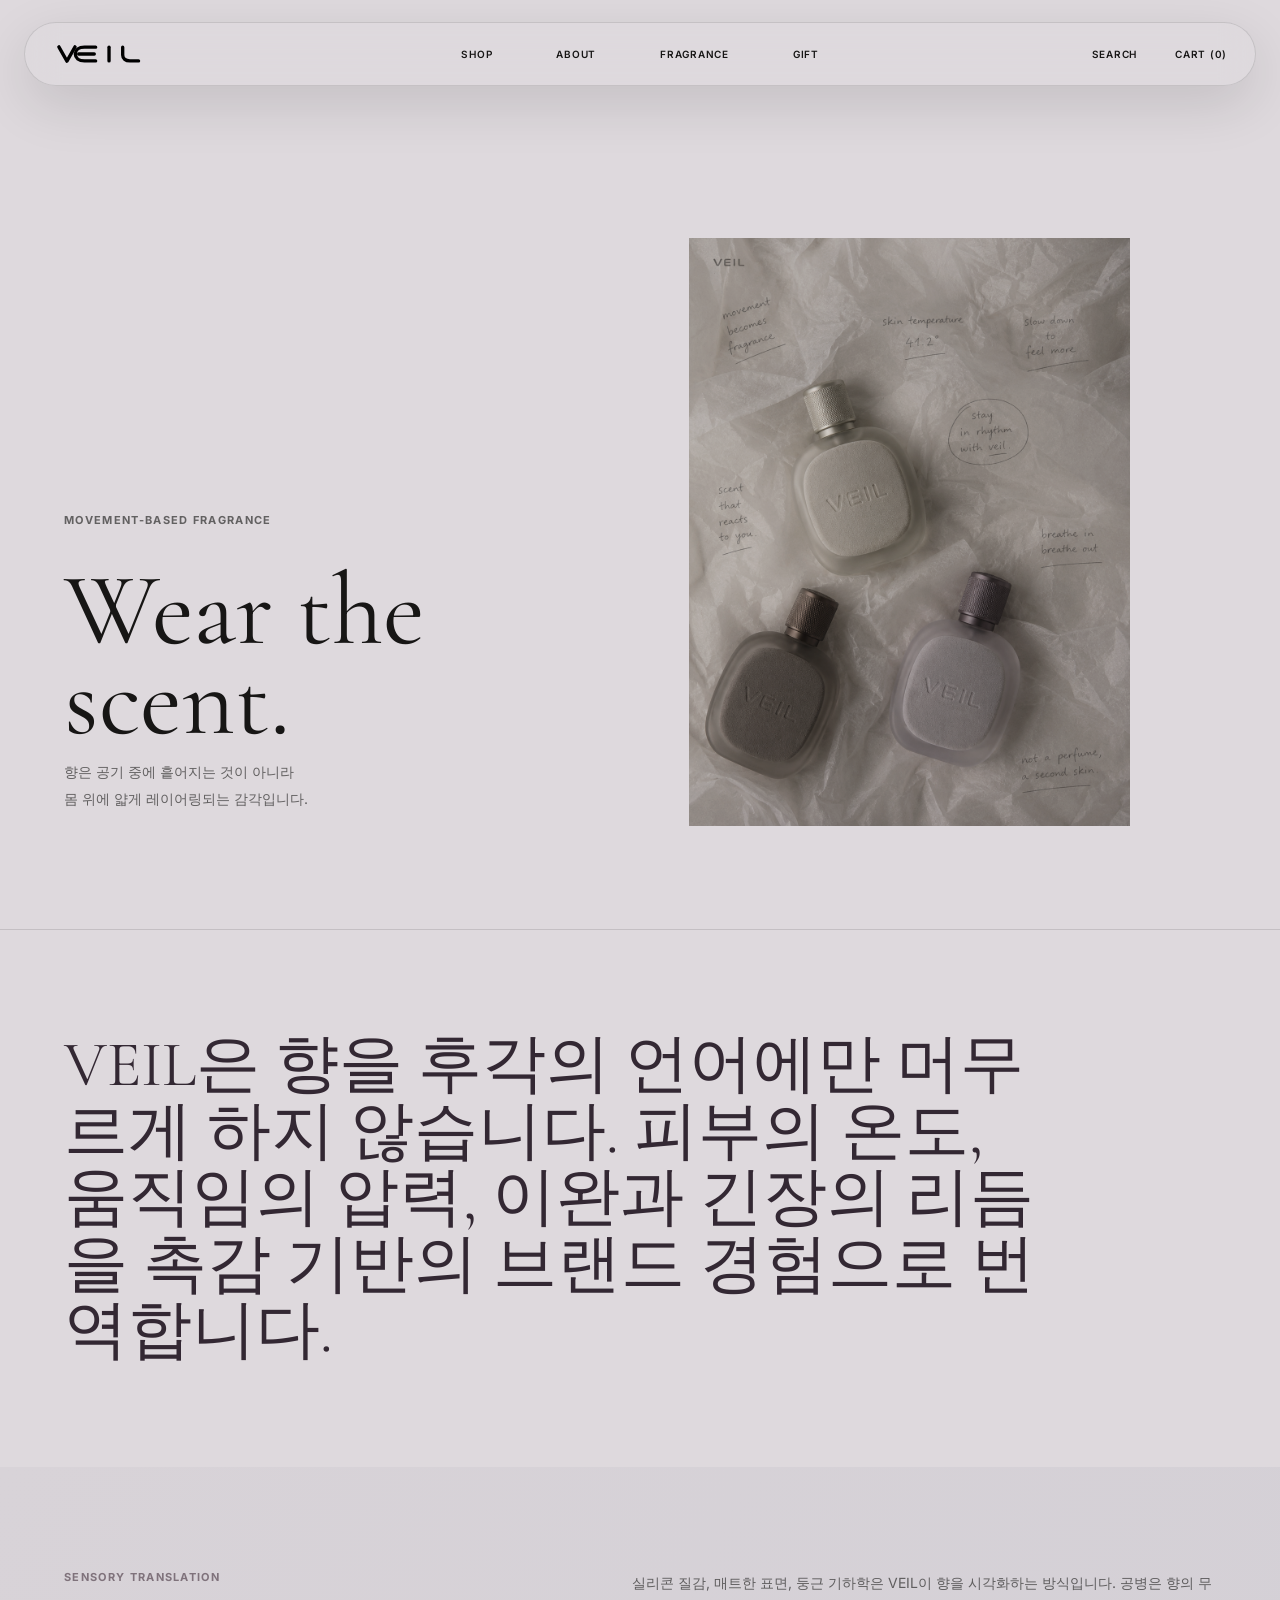
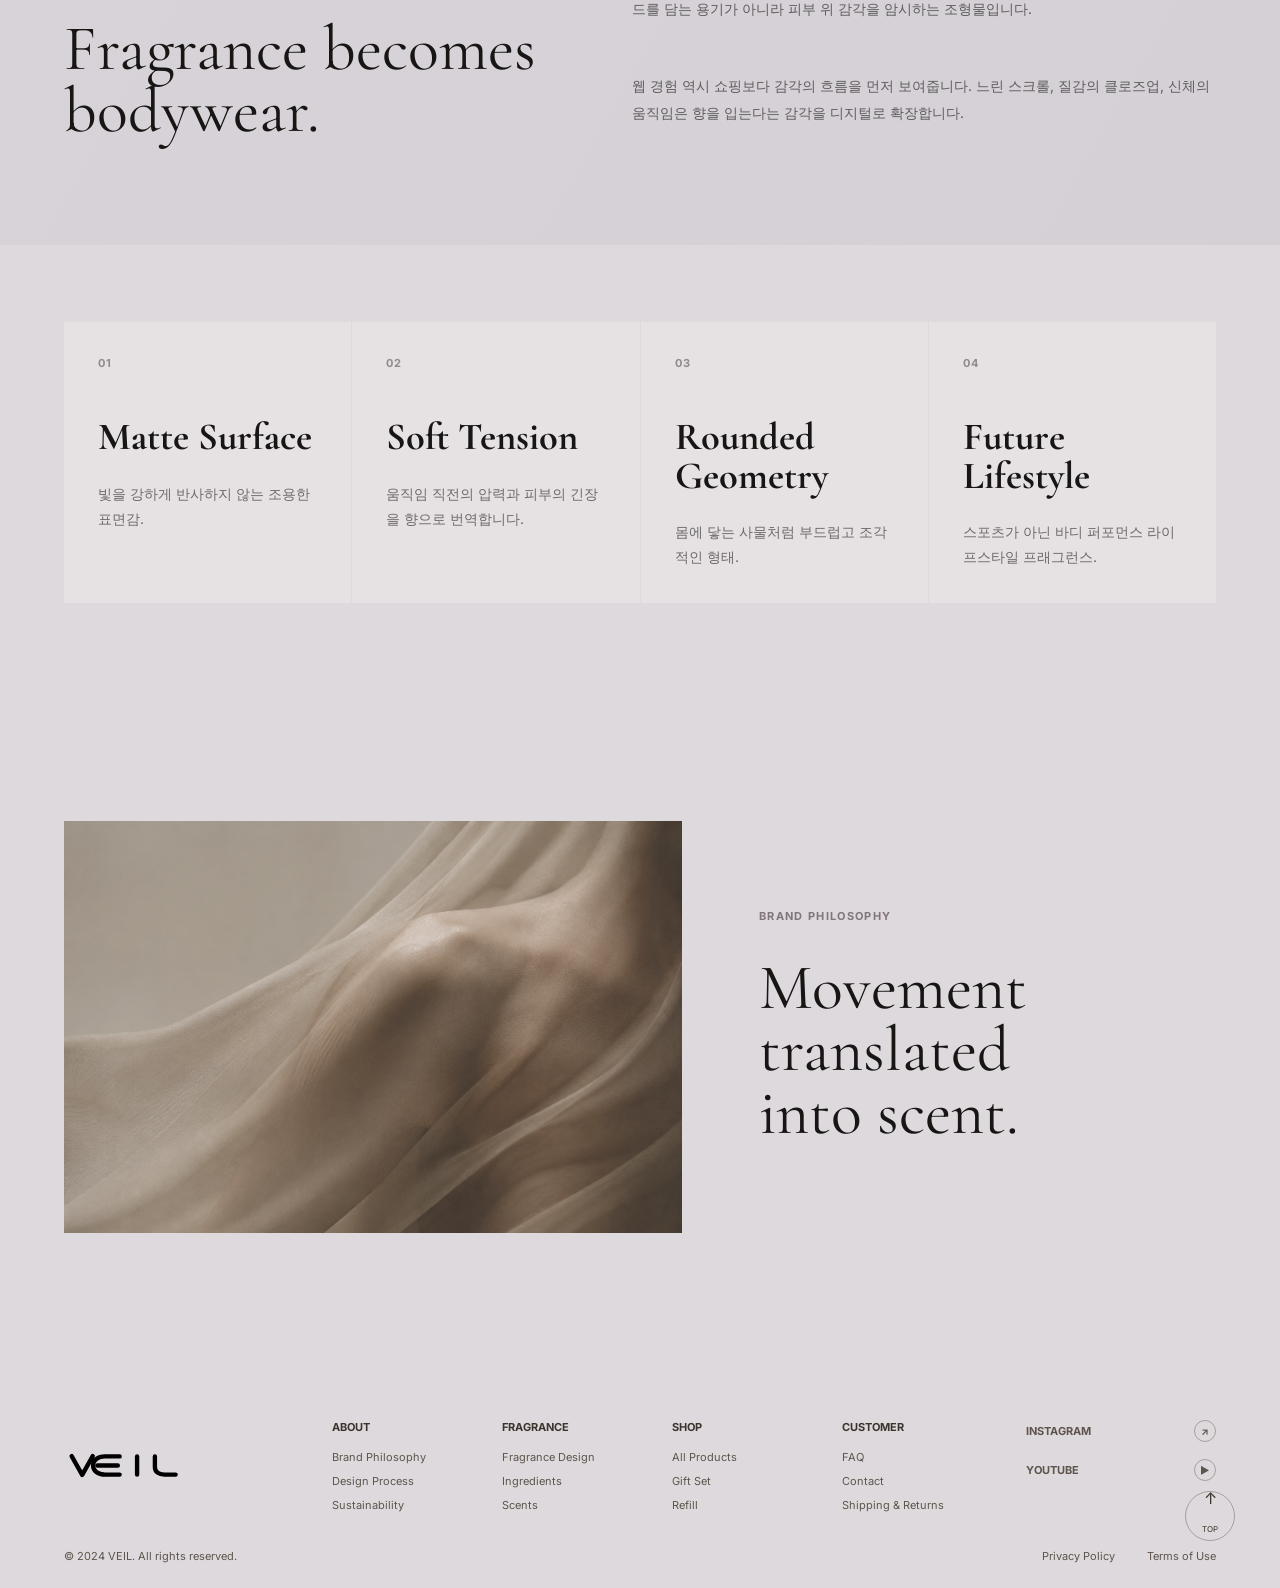
==== about.html @ 45646fd7 "Add VEIL shop and about pages" ====
<!doctype html>
<html lang="ko">
  <head>
    <meta charset="UTF-8" />
    <meta name="viewport" content="width=device-width, initial-scale=1.0" />
    <title>About | VEIL</title>
    <link rel="preconnect" href="https://fonts.googleapis.com" />
    <link rel="preconnect" href="https://fonts.gstatic.com" crossorigin />
    <link
      href="https://fonts.googleapis.com/css2?family=Cormorant+Garamond:wght@400;500&family=Inter:wght@400;500;600;700&display=swap"
      rel="stylesheet"
    />
    <link rel="stylesheet" href="./styles.css?v=shop-3scents" />
  </head>
  <body class="subpage">
    <header class="site-header subpage-header" aria-label="Primary">
      <a class="logo" href="./index.html" aria-label="VEIL home">
        <img src="./assets/veil-logo.svg" alt="VEIL" />
      </a>
      <nav class="main-nav" aria-label="Main navigation">
        <a href="./shop.html">Shop</a>
        <a href="./about.html">About</a>
        <a href="./index.html#fragrance">Fragrance</a>
        <a href="./shop.html#gifts">Gift</a>
      </nav>
      <nav class="utility-nav" aria-label="Account navigation">
        <a href="#">Search</a>
        <a href="#">Cart (0)</a>
      </nav>
    </header>

    <main>
      <section class="sub-hero reveal-section">
        <div class="sub-hero-copy">
          <p class="sub-kicker">Movement-based Fragrance</p>
          <h1>Wear the scent.</h1>
          <p>
            향은 공기 중에 흩어지는 것이 아니라<br />
            몸 위에 얇게 레이어링되는 감각입니다.
          </p>
        </div>
        <img src="./assets/collection-packaging.png" alt="" />
      </section>

      <section class="sub-statement reveal-section">
        <p>
          VEIL은 향을 후각의 언어에만 머무르게 하지 않습니다. 피부의 온도, 움직임의 압력,
          이완과 긴장의 리듬을 촉감 기반의 브랜드 경험으로 번역합니다.
        </p>
      </section>

      <section class="sub-split reveal-section">
        <div>
          <p class="sub-kicker">Sensory Translation</p>
          <h2>Fragrance becomes<br />bodywear.</h2>
        </div>
        <div class="sub-copy-grid">
          <p>
            실리콘 질감, 매트한 표면, 둥근 기하학은 VEIL이 향을 시각화하는 방식입니다.
            공병은 향의 무드를 담는 용기가 아니라 피부 위 감각을 암시하는 조형물입니다.
          </p>
          <p>
            웹 경험 역시 쇼핑보다 감각의 흐름을 먼저 보여줍니다. 느린 스크롤, 질감의
            클로즈업, 신체의 움직임은 향을 입는다는 감각을 디지털로 확장합니다.
          </p>
        </div>
      </section>

      <section class="material-board reveal-section">
        <article>
          <span>01</span>
          <h3>Matte Surface</h3>
          <p>빛을 강하게 반사하지 않는 조용한 표면감.</p>
        </article>
        <article>
          <span>02</span>
          <h3>Soft Tension</h3>
          <p>움직임 직전의 압력과 피부의 긴장을 향으로 번역합니다.</p>
        </article>
        <article>
          <span>03</span>
          <h3>Rounded Geometry</h3>
          <p>몸에 닿는 사물처럼 부드럽고 조각적인 형태.</p>
        </article>
        <article>
          <span>04</span>
          <h3>Future Lifestyle</h3>
          <p>스포츠가 아닌 바디 퍼포먼스 라이프스타일 프래그런스.</p>
        </article>
      </section>

      <section class="sub-image-band reveal-section">
        <img src="./assets/collection-fabric.png" alt="" />
        <div>
          <p class="sub-kicker">Brand Philosophy</p>
          <h2>Movement translated<br />into scent.</h2>
        </div>
      </section>
    </main>

    <footer class="site-footer">
      <div class="footer-brand"><img src="./assets/veil-logo.svg" alt="VEIL" /></div>
      <div class="footer-columns">
        <div>
          <h3>About</h3>
          <a href="./about.html">Brand Philosophy</a>
          <a href="./about.html">Design Process</a>
          <a href="./about.html">Sustainability</a>
        </div>
        <div>
          <h3>Fragrance</h3>
          <a href="./shop.html">Fragrance Design</a>
          <a href="./shop.html">Ingredients</a>
          <a href="./index.html#scents">Scents</a>
        </div>
        <div>
          <h3>Shop</h3>
          <a href="./shop.html">All Products</a>
          <a href="./shop.html#gifts">Gift Set</a>
          <a href="./shop.html">Refill</a>
        </div>
        <div>
          <h3>Customer</h3>
          <a href="#">FAQ</a>
          <a href="#">Contact</a>
          <a href="#">Shipping & Returns</a>
        </div>
      </div>
      <div class="social">
        <a href="#">Instagram <b aria-hidden="true">↗</b></a>
        <a href="#">Youtube <b aria-hidden="true">▶</b></a>
      </div>
      <div class="legal">
        <span>© 2024 VEIL. All rights reserved.</span>
        <a href="#">Privacy Policy</a>
        <a href="#">Terms of Use</a>
      </div>
      <a class="top-button" href="#" aria-label="Back to top">↑<span>Top</span></a>
    </footer>
    <script src="./script.js?v=shop-3scents"></script>
  </body>
</html>
---- styles.css ----
:root {
  --ink: #171615;
  --muted: #6b6662;
  --paper: #ded9dd;
  --paper-soft: #d8d3d8;
  --stone-mist: #d4d0d6;
  --cool-lilac: #d8d3d8;
  --taupe: #b4a392;
  --stone: #d6c9bb;
  --dark: #10100f;
  --smoky-plum: #4a3744;
  --smoky-plum-deep: #2d222d;
  --line: rgba(47, 41, 35, 0.18);
}

* {
  box-sizing: border-box;
}

html {
  scroll-behavior: smooth;
}

body {
  margin: 0;
  color: var(--ink);
  background: var(--paper);
  font-family: Inter, "Helvetica Neue", Helvetica, Arial, "Apple SD Gothic Neo", "Noto Sans KR", sans-serif;
  font-size: 14px;
  letter-spacing: 0;
}

a {
  color: inherit;
  text-decoration: none;
}

img {
  display: block;
  max-width: 100%;
}

.site-header {
  position: absolute;
  inset: 22px 24px auto;
  z-index: 5;
  display: grid;
  grid-template-columns: 1fr auto 1fr;
  align-items: center;
  min-height: 64px;
  padding: 0 28px;
  color: #fffaf2;
  border: 1px solid rgba(255, 250, 242, 0.16);
  border-radius: 999px;
  background: rgba(15, 14, 13, 0.18);
  box-shadow: 0 18px 55px rgba(0, 0, 0, 0.12);
  backdrop-filter: blur(16px);
  text-transform: uppercase;
  font-size: 10px;
  font-weight: 600;
  letter-spacing: 0.075em;
}

.logo,
.footer-brand {
  display: inline-flex;
  align-items: center;
}

.logo img {
  width: 92px;
  height: auto;
}

.footer-brand img {
  width: 120px;
  height: auto;
  filter: invert(1) brightness(0.24);
}

.main-nav,
.utility-nav {
  display: flex;
  align-items: center;
  gap: clamp(34px, 5vw, 72px);
}

.utility-nav {
  justify-self: end;
  gap: 38px;
}

.hero {
  position: relative;
  height: clamp(680px, 61.6vw, 945px);
  overflow: hidden;
  background: #5b4e42;
}

.hero-image,
.hero-shade {
  position: absolute;
  inset: 0;
  width: 100%;
  height: 100%;
}

.hero-image {
  object-fit: cover;
  object-position: center;
}

.hero-shade {
  background:
    linear-gradient(90deg, rgba(26, 21, 17, 0.34), rgba(26, 21, 17, 0.02) 50%, rgba(26, 21, 17, 0.15)),
    linear-gradient(180deg, rgba(24, 19, 15, 0.13), rgba(24, 19, 15, 0) 38%, rgba(24, 19, 15, 0.08));
}

.hero-copy {
  position: absolute;
  left: clamp(38px, 6vw, 112px);
  top: 38%;
  width: min(560px, 43vw);
  color: #fffaf2;
}

h1,
h2 {
  margin: 0;
  font-family: "Cormorant Garamond", Georgia, serif;
  font-weight: 400;
  letter-spacing: 0;
}

h1 {
  font-size: clamp(38px, 3.6vw, 56px);
  line-height: 1.08;
}

.hero-copy p,
.section-copy p,
.newsletter p {
  margin: 38px 0 46px;
  line-height: 1.9;
}

.hero-copy p {
  color: rgba(255, 250, 242, 0.68);
  font-size: 14px;
  font-weight: 400;
  letter-spacing: 0.01em;
}

.text-link {
  display: inline-flex;
  align-items: center;
  gap: 18px;
  min-width: 0;
  height: auto;
  padding: 0;
  color: inherit;
  background: transparent;
  text-transform: uppercase;
  font-size: 11px;
  font-weight: 700;
  letter-spacing: 0.06em;
  transition:
    transform 280ms ease,
    color 280ms ease,
    opacity 280ms ease;
}

.text-link:hover,
.text-link:focus-visible {
  transform: translateX(2px);
  color: var(--smoky-plum-deep);
}

.text-link span {
  display: block;
  width: 42px;
  height: 1px;
  background: currentColor;
  opacity: 0.46;
}

.text-link b {
  display: inline-grid;
  place-items: center;
  width: 21px;
  height: 21px;
  min-width: 21px;
  border: 1px solid currentColor;
  border-radius: 999px;
  font-size: 11px;
  font-weight: 500;
  line-height: 0;
  padding: 0 0 1px;
}

.light {
  color: #fffaf2;
}

.compact span {
  display: block;
  width: 28px;
}

.scroll-cue {
  position: absolute;
  right: 62px;
  bottom: 46px;
  display: grid;
  justify-items: center;
  gap: 12px;
  color: rgba(255, 250, 242, 0.78);
  text-transform: uppercase;
  font-size: 8px;
  font-weight: 800;
}

.scroll-cue i {
  width: 1px;
  height: 62px;
  background: rgba(255, 250, 242, 0.58);
}

.news-bar {
  max-width: 1500px;
  min-height: 96px;
  display: grid;
  grid-template-columns: 1fr auto;
  align-items: center;
  gap: 28px;
  margin: 0 auto;
  padding: 0 clamp(34px, 5vw, 78px);
  background: rgba(222, 217, 221, 0.82);
  border-bottom: 1px solid var(--line);
  text-transform: none;
}

.news-labels {
  display: flex;
  gap: 28px;
  text-transform: uppercase;
  font-size: 11px;
  font-weight: 600;
  letter-spacing: 0.12em;
  color: rgba(23, 22, 21, 0.64);
}

.news-bar .text-link {
  justify-self: end;
}

.split-section {
  position: relative;
  display: grid;
  grid-template-columns: 35% 65%;
  max-width: 1500px;
  min-height: 600px;
  margin: clamp(56px, 6.5vw, 108px) auto;
  overflow: hidden;
  background: var(--paper);
}

.split-section .section-copy {
  z-index: 2;
  padding: clamp(96px, 9vw, 152px) clamp(40px, 6vw, 106px);
}

.split-section h2 {
  font-size: clamp(42px, 4.2vw, 64px);
  line-height: 1.03;
}

.section-copy p {
  color: rgba(23, 22, 21, 0.62);
  font-size: 14px;
  line-height: 1.95;
}

.split-section > img {
  width: 100%;
  height: 100%;
  min-height: 600px;
  object-fit: cover;
}

.intro > img {
  object-position: center;
  filter: saturate(0.72) contrast(0.92) brightness(0.98);
}

.intro {
  background:
    linear-gradient(110deg, #ded9dd 0%, #d8d3d8 48%, #d4d0d6 100%);
  color: #483742;
}

.intro::before {
  content: "";
  position: absolute;
  inset: 0 auto 0 0;
  width: 35%;
  pointer-events: none;
  background:
    linear-gradient(180deg, rgba(72, 55, 66, 0.035), rgba(72, 55, 66, 0)),
    radial-gradient(circle at 18% 20%, rgba(72, 55, 66, 0.07), rgba(72, 55, 66, 0) 46%);
}

.intro .section-copy {
  color: #483742;
}

.intro .section-copy p {
  color: rgba(72, 55, 66, 0.62);
}

.intro .text-link {
  color: #483742;
}

.collection-kicker {
  display: flex;
  align-items: center;
  gap: 0;
  margin-bottom: 42px;
  color: rgba(72, 55, 66, 0.62);
  text-transform: uppercase;
  font-size: 11px;
  font-weight: 700;
  letter-spacing: 0.12em;
}

.collection-kicker i {
  width: 46px;
  height: 1px;
  background: currentColor;
  opacity: 0.38;
}

.collection-kicker + h2::after {
  content: "";
  display: block;
  width: 86px;
  height: 2px;
  margin-top: 30px;
  background: #483742;
  opacity: 0.26;
}

.products {
  position: relative;
  max-width: none;
  margin: 0;
  padding: 0;
  overflow: hidden;
  background:
    radial-gradient(circle at 15% 18%, rgba(133, 105, 126, 0.36), rgba(133, 105, 126, 0) 34%),
    radial-gradient(circle at 78% 58%, rgba(233, 227, 222, 0.42), rgba(233, 227, 222, 0) 36%),
    linear-gradient(135deg, rgba(45, 34, 45, 0.96) 0%, rgba(74, 55, 68, 0.82) 48%, rgba(214, 209, 210, 0.78) 100%);
}

.product-track {
  display: flex;
  overflow-x: auto;
  scroll-snap-type: x mandatory;
  scroll-behavior: smooth;
  scrollbar-width: none;
  cursor: grab;
  touch-action: pan-x;
}

.product-track::-webkit-scrollbar {
  display: none;
}

.product-track.is-dragging {
  cursor: grabbing;
  scroll-behavior: auto;
}

.product-slide {
  min-width: 100%;
  min-height: clamp(560px, 42vw, 700px);
  display: grid;
  grid-template-columns: minmax(0, 50%) minmax(0, 50%);
  scroll-snap-align: start;
  background: #eee9e4;
}

.product-mood {
  position: relative;
  min-height: 100%;
  overflow: hidden;
  background: var(--smoky-plum-deep);
}

.product-mood img {
  width: 100%;
  height: clamp(270px, 24vw, 350px);
  min-height: 100%;
  object-fit: cover;
  object-position: center;
  filter: saturate(0.78) contrast(0.95);
}

.product-mood::after {
  content: "";
  position: absolute;
  inset: 0;
  background:
    linear-gradient(180deg, rgba(18, 14, 15, 0.12), rgba(18, 14, 15, 0.36)),
    radial-gradient(circle at 50% 45%, rgba(255, 250, 242, 0.08), rgba(255, 250, 242, 0) 42%);
  pointer-events: none;
}

.product-mood span {
  position: absolute;
  left: clamp(34px, 4vw, 62px);
  bottom: clamp(34px, 4vw, 62px);
  z-index: 1;
  display: inline-flex;
  align-items: center;
  gap: 22px;
  color: #fffaf2;
  font-size: 15px;
}

.product-mood span::after {
  content: "";
  width: 70px;
  height: 1px;
  background: rgba(255, 250, 242, 0.54);
}

.product-detail {
  position: relative;
  display: grid;
  grid-template-columns: 1fr;
  justify-items: center;
  align-content: center;
  gap: clamp(16px, 1.7vw, 28px);
  min-height: 100%;
  padding: clamp(54px, 5vw, 82px) clamp(48px, 7vw, 118px);
  color: #241d22;
  background:
    radial-gradient(circle at 76% 48%, var(--detail-glow, rgba(70, 44, 64, 0.12)), transparent 33%),
    linear-gradient(120deg, var(--detail-bg-1, #f3eeea), var(--detail-bg-2, #e8e0dd));
}

.product-flex {
  --detail-bg-1: #e7e3e8;
  --detail-bg-2: #d9d4dd;
  --detail-glow: rgba(87, 78, 106, 0.2);
}

.product-pulse {
  --detail-bg-1: #e6dadd;
  --detail-bg-2: #d2c3c9;
  --detail-glow: rgba(133, 78, 76, 0.2);
}

.product-drift {
  --detail-bg-1: #e1e2dc;
  --detail-bg-2: #d2d5cf;
  --detail-glow: rgba(87, 105, 84, 0.2);
}

.product-text {
  max-width: 430px;
  text-align: center;
}

.eyebrow {
  margin: 0 0 20px;
  text-transform: uppercase;
  font-size: 11px;
  font-weight: 600;
  letter-spacing: 0.08em;
  color: rgba(36, 29, 34, 0.58);
}

.product-text h2 {
  margin: 0;
  font-family: "Cormorant Garamond", Georgia, serif;
  font-size: clamp(42px, 4vw, 64px);
  font-weight: 500;
  line-height: 0.9;
  text-transform: uppercase;
}

.tagline {
  margin: 10px 0 0;
  font-family: "Cormorant Garamond", Georgia, serif;
  font-size: clamp(22px, 2vw, 29px);
  line-height: 1.05;
}

.product-info {
  display: grid;
  justify-items: center;
  gap: 12px;
  max-width: 460px;
  text-align: center;
}

.scent-notes,
.scent-state {
  margin: 0;
  color: rgba(36, 29, 34, 0.66);
  font-size: 13px;
  line-height: 1.75;
}

.scent-state {
  color: rgba(36, 29, 34, 0.48);
}

.bag-button {
  display: inline-grid;
  place-items: center;
  min-width: 162px;
  height: 44px;
  margin-top: 24px;
  color: #fffaf2;
  background: #050505;
  font-family: Inter, "Helvetica Neue", Helvetica, Arial, sans-serif;
  font-size: 11px;
  font-weight: 600;
  line-height: 1;
  letter-spacing: 0.075em;
  text-transform: uppercase;
  padding: 0 28px;
  transition:
    transform 300ms ease,
    background 300ms ease;
}

.bag-button:hover,
.bag-button:focus-visible {
  transform: translateY(-1px);
  background: var(--smoky-plum-deep);
}

.slide-bottle {
  justify-self: center;
  width: min(32%, 168px);
  max-height: 232px;
  object-fit: contain;
  filter: drop-shadow(0 34px 22px rgba(36, 29, 34, 0.2));
}

.product-controls {
  position: absolute;
  inset: 50% clamp(26px, 3vw, 48px) auto;
  z-index: 3;
  display: flex;
  justify-content: space-between;
  gap: 0;
  pointer-events: none;
  transform: translateY(-50%);
}

.product-arrow {
  display: inline-grid;
  place-items: center;
  width: 68px;
  height: 68px;
  border: 0;
  border-radius: 0;
  background: transparent;
  color: rgba(36, 29, 34, 0.58);
  font-family: Inter, "Helvetica Neue", Helvetica, Arial, sans-serif;
  font-size: clamp(36px, 4vw, 58px);
  font-weight: 200;
  line-height: 1;
  padding: 0;
  cursor: pointer;
  pointer-events: auto;
  transition:
    color 250ms ease,
    transform 250ms ease;
}

.product-arrow:hover,
.product-arrow:focus-visible {
  color: #241d22;
}

.product-arrow[data-product-prev]:hover,
.product-arrow[data-product-prev]:focus-visible {
  transform: translateX(-4px);
}

.product-arrow[data-product-next]:hover,
.product-arrow[data-product-next]:focus-visible {
  transform: translateX(4px);
}

.philosophy {
  grid-template-columns: 36% 64%;
  align-items: center;
  min-height: 0;
  padding-block: clamp(52px, 6vw, 86px);
  background: #d8d3d8;
}

.philosophy .section-copy {
  align-self: center;
  padding-block: clamp(64px, 7vw, 104px);
}

.philosophy > img {
  align-self: center;
  justify-self: center;
  width: min(78%, 560px);
  height: auto;
  max-height: min(72vh, 680px);
  min-height: 0;
  aspect-ratio: auto;
  object-fit: contain;
  object-position: center;
  filter: saturate(0.78) contrast(0.94) brightness(0.98);
  background: #d4d0d6;
}

.instagram {
  max-width: 1500px;
  margin: 0 auto;
  padding: 72px clamp(34px, 5vw, 78px) 84px;
  background: var(--paper-soft);
}

.instagram-head {
  display: grid;
  grid-template-columns: 1fr auto 1fr;
  align-items: center;
  margin-bottom: 28px;
}

.instagram h2 {
  grid-column: 2;
  font-size: 29px;
}

.instagram-head a {
  justify-self: end;
  color: #605950;
  font-size: 11px;
  font-weight: 700;
}

.gallery {
  display: grid;
  grid-template-columns: repeat(6, 1fr);
  gap: 14px;
}

.gallery img {
  width: 100%;
  aspect-ratio: 1.55 / 1;
  object-fit: cover;
  border-radius: 3px;
}

.gallery img:nth-child(1),
.gallery img:nth-child(6) {
  object-position: center;
}

.gallery img:nth-child(2),
.gallery img:nth-child(4) {
  object-position: right center;
}

.newsletter {
  position: relative;
  display: grid;
  grid-template-columns: minmax(0, 0.9fr) minmax(320px, 0.7fr);
  gap: 42px;
  align-items: end;
  min-height: clamp(520px, 52vw, 760px);
  padding: clamp(96px, 12vw, 180px) clamp(34px, 6vw, 108px);
  overflow: hidden;
  color: #fffaf2;
  background: #2d222d;
}

.newsletter::before,
.newsletter::after {
  content: "";
  position: absolute;
  inset: 0;
  pointer-events: none;
}

.newsletter::before {
  background:
    linear-gradient(90deg, rgba(24, 20, 22, 0.68), rgba(24, 20, 22, 0.18) 52%, rgba(24, 20, 22, 0.72)),
    url("./assets/fabric.png") center / cover no-repeat;
  filter: saturate(0.78) contrast(0.9);
  transform: scale(1.03);
}

.newsletter::after {
  background:
    radial-gradient(circle at 22% 35%, rgba(255, 250, 242, 0.12), rgba(255, 250, 242, 0) 38%),
    linear-gradient(180deg, rgba(45, 34, 45, 0.18), rgba(45, 34, 45, 0.54));
}

.newsletter > * {
  position: relative;
  z-index: 1;
}

.newsletter h2 {
  font-size: clamp(42px, 5vw, 76px);
  line-height: 0.96;
}

.newsletter p {
  margin: 28px 0 0;
  max-width: 430px;
  color: rgba(255, 250, 242, 0.72);
}

form {
  width: min(100%, 570px);
}

.email-row {
  display: grid;
  grid-template-columns: 1fr 164px;
  height: 54px;
}

input[type="email"] {
  width: 100%;
  border: 0;
  border-bottom: 1px solid rgba(255, 250, 242, 0.44);
  padding: 0 14px;
  background: rgba(255, 250, 242, 0.08);
  color: #fffaf2;
  outline: none;
}

input::placeholder {
  color: rgba(255, 250, 242, 0.48);
}

.email-row button {
  border: 0;
  border-radius: 0;
  background: rgba(255, 250, 242, 0.88);
  color: #2d222d;
  font-family: Inter, "Helvetica Neue", Helvetica, Arial, sans-serif;
  text-transform: uppercase;
  font-size: 11px;
  font-weight: 700;
  letter-spacing: 0.05em;
  cursor: pointer;
}

.agree {
  display: flex;
  align-items: center;
  gap: 10px;
  margin-top: 22px;
  color: rgba(255, 250, 242, 0.68);
  font-size: 12px;
}

.agree input {
  accent-color: #fffaf2;
}

.site-footer {
  position: relative;
  display: grid;
  grid-template-columns: 220px 1fr 190px;
  max-width: 1500px;
  gap: 48px;
  margin: 0 auto;
  padding: 72px clamp(32px, 5vw, 76px) 76px;
  background: var(--paper);
  color: #3c342d;
}

.footer-columns {
  display: grid;
  grid-template-columns: repeat(4, minmax(110px, 1fr));
  gap: 34px;
}

.footer-columns h3 {
  margin: 0 0 16px;
  text-transform: uppercase;
  font-size: 11px;
}

.footer-columns a,
.social a,
.legal {
  color: #5d554d;
  font-size: 11px;
}

.footer-columns a {
  display: block;
  margin-top: 10px;
}

.social {
  display: grid;
  align-content: start;
  gap: 17px;
  text-transform: uppercase;
  font-weight: 700;
}

.social a {
  display: flex;
  justify-content: space-between;
  align-items: center;
  gap: 16px;
}

.social b {
  display: grid;
  place-items: center;
  width: 22px;
  height: 22px;
  border: 1px solid rgba(60, 52, 45, 0.35);
  border-radius: 999px;
  font-size: 10px;
}

.legal {
  position: absolute;
  left: clamp(32px, 5vw, 76px);
  right: clamp(32px, 5vw, 76px);
  bottom: 25px;
  display: flex;
  gap: 32px;
  align-items: center;
}

.legal a:first-of-type {
  margin-left: auto;
}

.top-button {
  position: absolute;
  right: 45px;
  bottom: 47px;
  display: inline-grid;
  place-items: center;
  width: 50px;
  height: 50px;
  border: 1px solid rgba(60, 52, 45, 0.35);
  border-radius: 999px;
  font-size: 16px;
  line-height: 0;
}

.top-button span {
  display: block;
  margin-top: 13px;
  font-size: 8px;
  line-height: 1;
  text-transform: uppercase;
}

.subpage {
  background: var(--paper);
}

.subpage-header {
  position: sticky;
  top: 22px;
  inset: auto;
  width: calc(100% - 48px);
  color: var(--ink);
  background: rgba(222, 217, 221, 0.74);
  border-color: rgba(23, 22, 21, 0.12);
  margin: 22px 24px 22px;
}

.subpage-header .logo img {
  filter: invert(1) brightness(0.22);
}

.sub-hero,
.shop-hero,
.sub-statement,
.sub-split,
.material-board,
.sub-image-band,
.shop-grid,
.color-system,
.gift-panel {
  max-width: 1500px;
  margin-inline: auto;
  padding-inline: clamp(34px, 5vw, 78px);
}

.sub-hero {
  display: grid;
  grid-template-columns: minmax(0, 0.86fr) minmax(0, 1.14fr);
  gap: clamp(46px, 6vw, 96px);
  align-items: end;
  min-height: 720px;
  padding-top: 130px;
  padding-bottom: clamp(64px, 8vw, 120px);
}

.sub-hero h1,
.shop-hero h1 {
  font-size: clamp(58px, 8vw, 132px);
  line-height: 0.88;
}

.sub-hero p,
.shop-hero p,
.sub-copy-grid p,
.gift-panel p {
  color: rgba(23, 22, 21, 0.62);
  line-height: 1.9;
}

.sub-hero img {
  width: min(72%, 560px);
  justify-self: center;
  max-height: 640px;
  object-fit: contain;
  filter: saturate(0.78) contrast(0.94);
}

.sub-kicker {
  margin: 0 0 34px;
  text-transform: uppercase;
  color: rgba(72, 55, 66, 0.62);
  font-size: 11px;
  font-weight: 700;
  letter-spacing: 0.12em;
}

.sub-statement {
  padding-top: clamp(74px, 8vw, 132px);
  padding-bottom: clamp(74px, 8vw, 132px);
  border-top: 1px solid rgba(23, 22, 21, 0.13);
}

.sub-statement p {
  width: min(980px, 100%);
  margin: 0;
  font-family: "Cormorant Garamond", Georgia, serif;
  font-size: clamp(38px, 5vw, 76px);
  line-height: 1.04;
  color: #332833;
}

.sub-split {
  display: grid;
  grid-template-columns: minmax(0, 0.9fr) minmax(0, 1.1fr);
  gap: clamp(44px, 7vw, 118px);
  padding-top: clamp(70px, 8vw, 124px);
  padding-bottom: clamp(70px, 8vw, 124px);
  background: linear-gradient(120deg, #d8d3d8, #d4d0d6);
}

.sub-split h2,
.sub-image-band h2,
.color-system h2,
.gift-panel h2 {
  margin: 0;
  font-size: clamp(42px, 5vw, 76px);
  line-height: 0.98;
}

.sub-copy-grid {
  display: grid;
  gap: 34px;
}

.sub-copy-grid p {
  margin: 0;
}

.material-board {
  display: grid;
  grid-template-columns: repeat(4, 1fr);
  gap: 1px;
  padding-top: clamp(40px, 6vw, 88px);
  padding-bottom: clamp(70px, 8vw, 124px);
}

.material-board article {
  min-height: 260px;
  padding: 34px;
  background: rgba(255, 250, 242, 0.24);
}

.material-board span,
.shop-meta span {
  display: block;
  margin-bottom: 48px;
  color: rgba(23, 22, 21, 0.42);
  font-size: 11px;
  font-weight: 700;
  letter-spacing: 0.1em;
  text-transform: uppercase;
}

.material-board h3,
.shop-meta h2 {
  margin: 0;
  font-family: "Cormorant Garamond", Georgia, serif;
  font-size: clamp(31px, 3vw, 48px);
  line-height: 1;
}

.material-board p,
.shop-meta p {
  margin: 24px 0 0;
  color: rgba(23, 22, 21, 0.58);
  line-height: 1.8;
}

.sub-image-band,
.gift-panel {
  position: relative;
  display: grid;
  grid-template-columns: 1.15fr 0.85fr;
  gap: clamp(42px, 6vw, 98px);
  align-items: center;
  padding-top: clamp(80px, 9vw, 144px);
  padding-bottom: clamp(80px, 9vw, 144px);
}

.sub-image-band img,
.gift-panel img {
  width: 100%;
  max-height: 620px;
  object-fit: cover;
  filter: saturate(0.78) contrast(0.94);
}

.shop-hero {
  display: grid;
  grid-template-columns: minmax(0, 1.1fr) minmax(280px, 0.7fr);
  gap: clamp(42px, 7vw, 120px);
  align-items: end;
  padding-top: 180px;
  padding-bottom: clamp(74px, 8vw, 132px);
  border-bottom: 1px solid rgba(23, 22, 21, 0.13);
}

.shop-grid {
  display: grid;
  grid-template-columns: repeat(3, minmax(0, 1fr));
  gap: clamp(16px, 2vw, 28px);
  padding-top: clamp(70px, 8vw, 124px);
  padding-bottom: clamp(70px, 8vw, 124px);
}

.shop-card {
  display: grid;
  grid-template-rows: minmax(320px, 0.92fr) auto;
  min-height: 620px;
  background: linear-gradient(120deg, var(--card-a), var(--card-b));
}

.flex-card {
  --card-a: #ded9dd;
  --card-b: #d8d3d8;
}

.pulse-card {
  --card-a: #d8d3d8;
  --card-b: #d4d0d6;
}

.drift-card {
  --card-a: #d4d0d6;
  --card-b: #ded9dd;
}

.shop-image {
  display: grid;
  place-items: center;
}

.shop-image img {
  width: min(45%, 180px);
  max-height: 300px;
  object-fit: contain;
  filter: drop-shadow(0 32px 24px rgba(36, 29, 34, 0.18));
}

.shop-meta {
  display: grid;
  align-content: center;
  justify-items: start;
  padding: clamp(34px, 4vw, 58px);
}

.shop-meta .bag-button {
  margin-top: 34px;
}

.color-system {
  display: grid;
  grid-template-columns: minmax(0, 0.7fr) minmax(0, 1.3fr);
  gap: clamp(42px, 7vw, 118px);
  padding-top: clamp(70px, 8vw, 124px);
  padding-bottom: clamp(70px, 8vw, 124px);
  border-top: 1px solid rgba(23, 22, 21, 0.13);
}

.swatches {
  display: grid;
  grid-template-columns: repeat(3, 1fr);
  min-height: 320px;
}

.swatches span {
  display: flex;
  align-items: end;
  padding: 22px;
  background: var(--swatch);
  color: var(--swatch-text, rgba(70, 44, 64, 0.82));
  text-transform: uppercase;
  font-size: 11px;
  font-weight: 700;
  letter-spacing: 0.1em;
}

.reveal-section {
  opacity: 0;
  transform: translateY(26px);
  transition:
    opacity 900ms ease,
    transform 900ms cubic-bezier(0.22, 1, 0.36, 1);
}

.reveal-section.is-visible {
  opacity: 1;
  transform: translateY(0);
}

.product-slide,
.gallery img {
  opacity: 0;
  transform: translateY(22px);
  transition:
    opacity 800ms ease,
    transform 800ms cubic-bezier(0.22, 1, 0.36, 1),
    box-shadow 500ms ease;
}

.is-visible .product-slide,
.is-visible .gallery img {
  opacity: 1;
  transform: translateY(0);
}

.is-visible .product-slide:nth-child(2),
.is-visible .gallery img:nth-child(2) {
  transition-delay: 90ms;
}

.is-visible .product-slide:nth-child(3),
.is-visible .gallery img:nth-child(3) {
  transition-delay: 180ms;
}

.is-visible .gallery img:nth-child(4) {
  transition-delay: 270ms;
}

.is-visible .gallery img:nth-child(5) {
  transition-delay: 360ms;
}

.is-visible .gallery img:nth-child(6) {
  transition-delay: 450ms;
}

@media (prefers-reduced-motion: reduce) {
  *,
  *::before,
  *::after {
    scroll-behavior: auto !important;
    transition-duration: 0.001ms !important;
    animation-duration: 0.001ms !important;
  }

  .reveal-section,
  .product-slide,
  .gallery img {
    opacity: 1;
    transform: none;
  }
}

.sr-only {
  position: absolute;
  width: 1px;
  height: 1px;
  padding: 0;
  margin: -1px;
  overflow: hidden;
  clip: rect(0, 0, 0, 0);
  white-space: nowrap;
  border: 0;
}

@media (max-width: 1100px) {
  .site-header {
    grid-template-columns: auto 1fr;
    gap: 24px;
    padding: 0 22px;
  }

  .main-nav {
    justify-self: end;
    gap: 18px;
  }

  .utility-nav {
    display: none;
  }

  .hero {
    height: 61.6vw;
    min-height: 610px;
  }

  .hero-image {
    object-position: 57% center;
  }

  .hero-copy {
    top: auto;
    bottom: 92px;
    width: min(520px, calc(100vw - 48px));
  }

  .news-bar,
  .split-section,
  .site-footer {
    grid-template-columns: 1fr;
  }

  .newsletter {
    grid-template-columns: 1fr;
    align-items: end;
  }

  .news-bar {
    padding-block: 24px;
  }

  .news-bar .text-link {
    justify-self: start;
  }

  .split-section .section-copy {
    padding-bottom: 35px;
  }

  .split-section > img {
    min-height: 360px;
  }

  .product-slide {
    min-height: 560px;
  }

  .product-detail {
    align-content: center;
    padding: 50px 50px;
  }

  .slide-bottle {
    width: min(38%, 150px);
  }

  .gallery {
    grid-template-columns: repeat(3, 1fr);
  }

  .footer-columns {
    grid-template-columns: repeat(2, minmax(130px, 1fr));
  }

  .sub-hero,
  .shop-hero,
  .sub-split,
  .sub-image-band,
  .gift-panel,
  .color-system {
    grid-template-columns: 1fr;
  }

  .sub-hero,
  .shop-hero {
    padding-top: 160px;
  }

  .sub-hero img {
    width: min(72%, 420px);
  }

  .material-board,
  .shop-grid {
    grid-template-columns: repeat(2, 1fr);
  }

  .shop-card {
    grid-template-columns: 1fr;
  }

  .shop-image {
    min-height: 300px;
  }

  .swatches {
    grid-template-columns: repeat(2, 1fr);
  }

  .legal {
    position: static;
    grid-column: 1;
    flex-wrap: wrap;
    margin-top: 20px;
  }

  .legal a:first-of-type {
    margin-left: 0;
  }
}

@media (max-width: 640px) {
  .site-header {
    grid-template-columns: 1fr;
    inset: 14px 14px auto;
    min-height: auto;
    padding: 18px;
    border-radius: 24px;
    color: #fffaf2;
  }

  .subpage-header {
    inset: auto;
    top: 14px;
    width: calc(100% - 28px);
    margin: 14px;
    color: var(--ink);
    background: rgba(222, 217, 221, 0.78);
  }

  .logo img {
    width: 84px;
  }

  .main-nav {
    justify-self: start;
    width: 100%;
    gap: 14px;
    overflow-x: auto;
    padding-bottom: 3px;
  }

  .hero {
    height: 720px;
  }

  .hero-image {
    object-position: 61% center;
  }

  .hero-copy p br,
  .section-copy p br {
    display: none;
  }

  .hero-copy p br {
    display: block;
  }

  .scroll-cue {
    display: none;
  }

  .news-labels {
    flex-wrap: wrap;
    gap: 18px;
  }

  .split-section h2 {
    font-size: 43px;
  }

  .product-slide {
    grid-template-columns: 43% 57%;
    min-height: 520px;
  }

  .product-detail {
    padding: 36px 22px;
  }

  .eyebrow {
    margin-bottom: 22px;
    font-size: 9px;
  }

  .product-text h2 {
    font-size: 42px;
  }

  .tagline {
    font-size: 22px;
  }

  .scent-notes,
  .scent-state {
    font-size: 12px;
    line-height: 1.65;
  }

  .bag-button {
    min-width: 130px;
    height: 38px;
    padding-inline: 14px;
    font-size: 10px;
  }

  .slide-bottle {
    width: min(48%, 104px);
  }

  .product-controls {
    inset: 50% 12px auto;
  }

  .product-arrow {
    height: 34px;
    font-size: 34px;
  }

  .gallery {
    grid-template-columns: repeat(2, 1fr);
  }

  .instagram-head {
    grid-template-columns: 1fr;
    gap: 10px;
  }

  .instagram h2 {
    grid-column: auto;
  }

  .instagram-head a {
    justify-self: start;
  }

  .email-row {
    grid-template-columns: 1fr;
    height: auto;
    gap: 12px;
  }

  input[type="email"],
  .email-row button {
    min-height: 52px;
  }

  .newsletter {
    min-height: 620px;
    padding: 110px 24px 56px;
  }

  .site-footer {
    padding-bottom: 100px;
  }

  .footer-columns {
    grid-template-columns: 1fr;
  }

  .sub-hero,
  .shop-hero {
    min-height: auto;
    padding-top: 220px;
  }

  .sub-hero h1,
  .shop-hero h1 {
    font-size: 58px;
  }

  .sub-statement p {
    font-size: 36px;
  }

  .material-board,
  .shop-grid,
  .swatches {
    grid-template-columns: 1fr;
  }

  .material-board article {
    min-height: 220px;
  }

  .sub-image-band,
  .gift-panel,
  .color-system,
  .sub-split {
    padding-inline: 24px;
  }

  .shop-card {
    min-height: auto;
  }
}
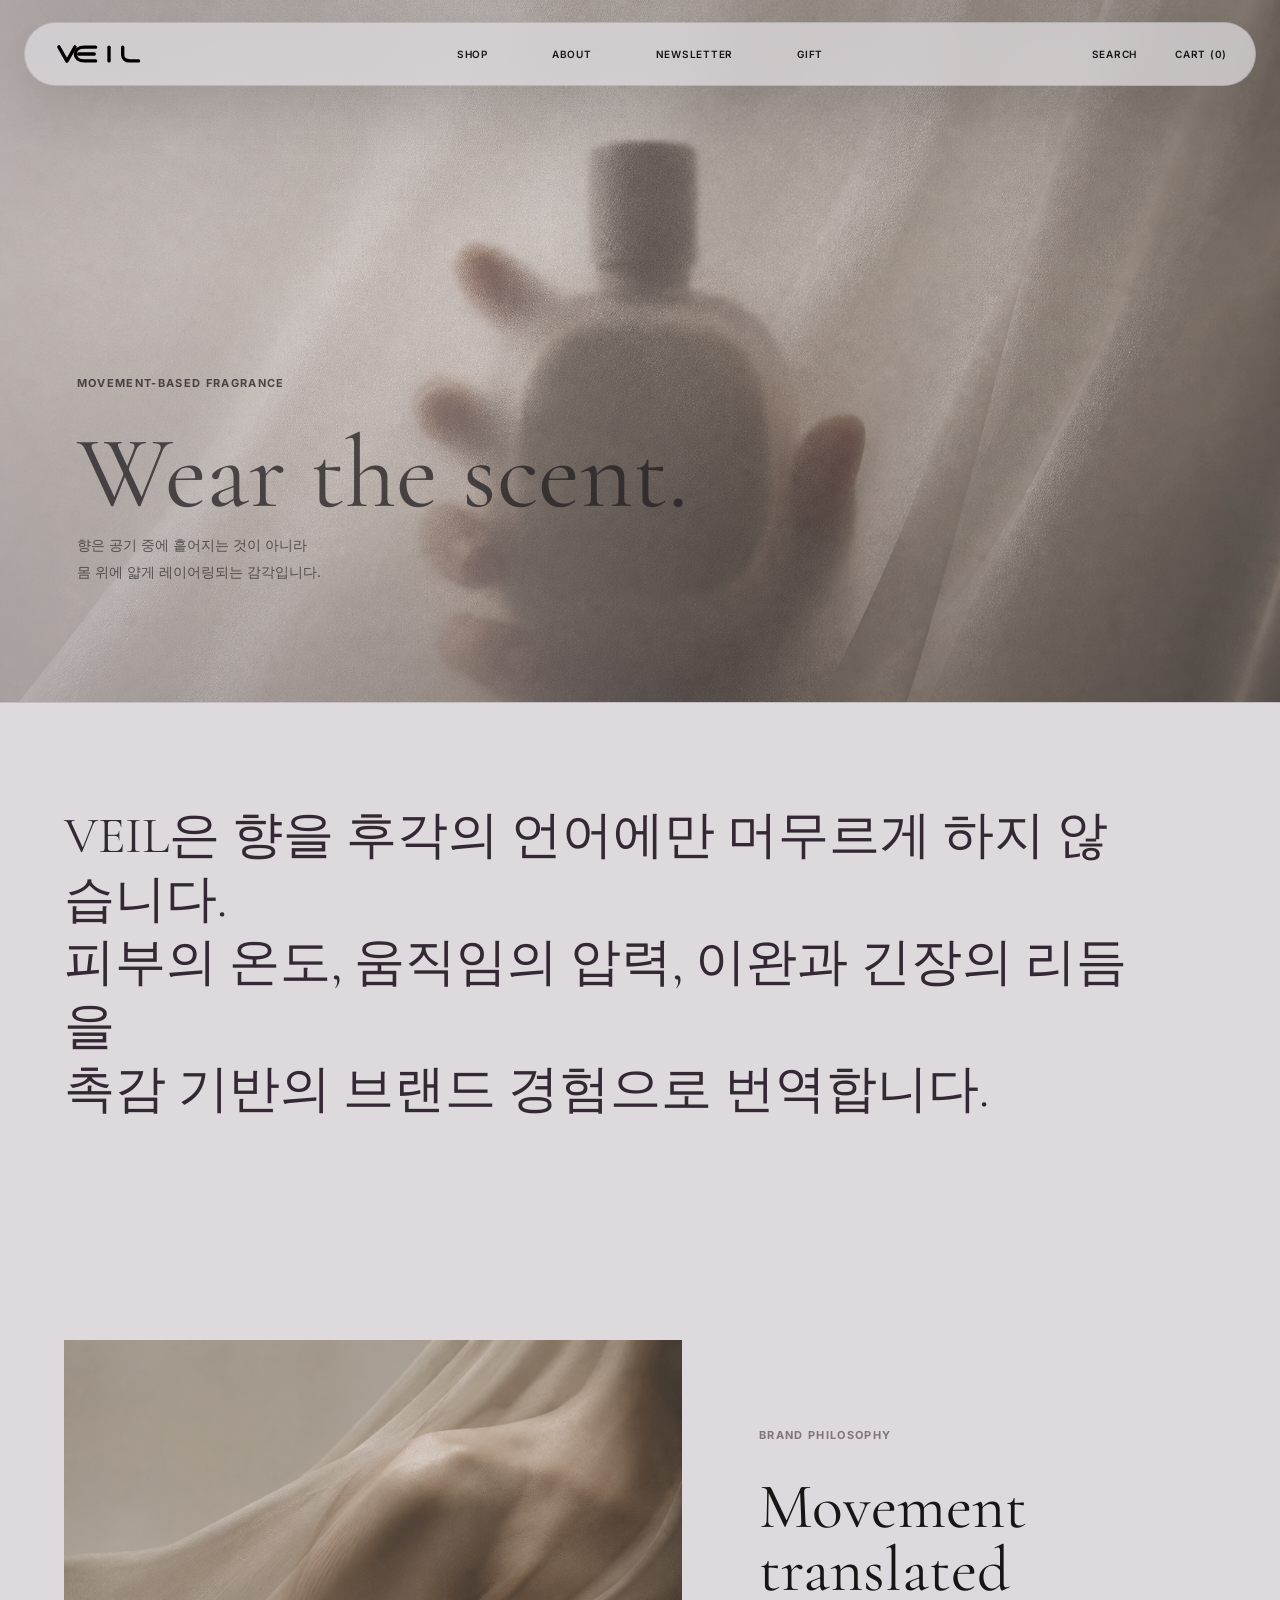
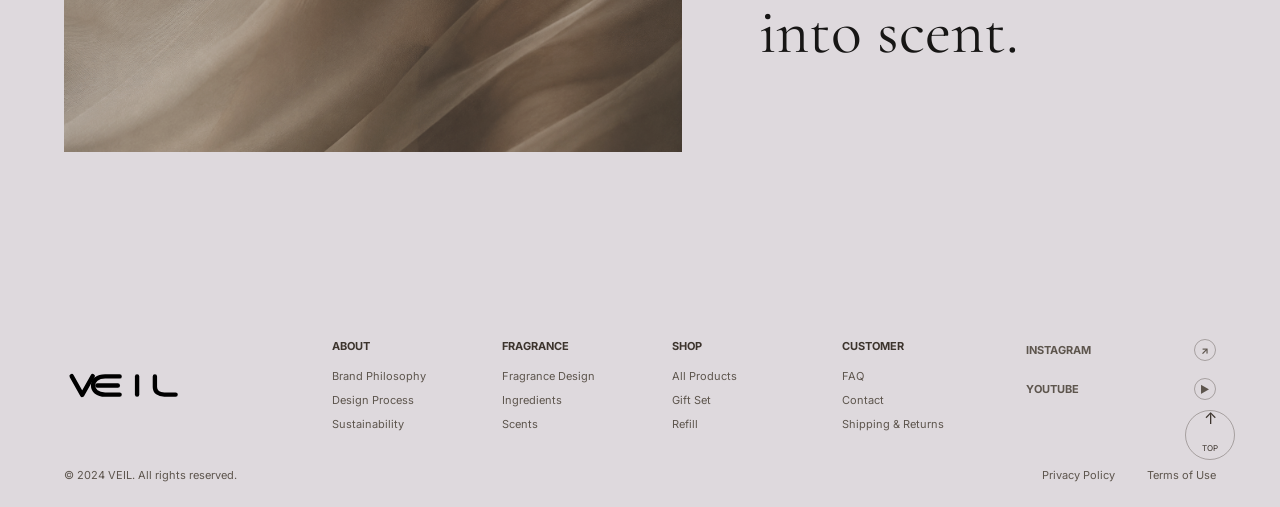
==== commit 5944ad77: "Refine VEIL editorial pages" ====
--- a/about.html
+++ b/about.html
@@ -10,7 +10,7 @@
       href="https://fonts.googleapis.com/css2?family=Cormorant+Garamond:wght@400;500&family=Inter:wght@400;500;600;700&display=swap"
       rel="stylesheet"
     />
-    <link rel="stylesheet" href="./styles.css?v=shop-3scents" />
+    <link rel="stylesheet" href="./styles.css?v=shop-copy-instagram-last" />
   </head>
   <body class="subpage">
     <header class="site-header subpage-header" aria-label="Primary">
@@ -20,7 +20,7 @@
       <nav class="main-nav" aria-label="Main navigation">
         <a href="./shop.html">Shop</a>
         <a href="./about.html">About</a>
-        <a href="./index.html#fragrance">Fragrance</a>
+        <a href="./index.html#newsletter">Newsletter</a>
         <a href="./shop.html#gifts">Gift</a>
       </nav>
       <nav class="utility-nav" aria-label="Account navigation">
@@ -30,7 +30,7 @@
     </header>
 
     <main>
-      <section class="sub-hero reveal-section">
+      <section class="sub-hero about-hero reveal-section">
         <div class="sub-hero-copy">
           <p class="sub-kicker">Movement-based Fragrance</p>
           <h1>Wear the scent.</h1>
@@ -39,54 +39,15 @@
             몸 위에 얇게 레이어링되는 감각입니다.
           </p>
         </div>
-        <img src="./assets/collection-packaging.png" alt="" />
+        <img src="./assets/shop-hero.png" alt="VEIL fragrance blurred behind translucent fabric" />
       </section>
 
       <section class="sub-statement reveal-section">
         <p>
-          VEIL은 향을 후각의 언어에만 머무르게 하지 않습니다. 피부의 온도, 움직임의 압력,
-          이완과 긴장의 리듬을 촉감 기반의 브랜드 경험으로 번역합니다.
+          VEIL은 향을 후각의 언어에만 머무르게 하지 않습니다.<br />
+          피부의 온도, 움직임의 압력, 이완과 긴장의 리듬을<br />
+          촉감 기반의 브랜드 경험으로 번역합니다.
         </p>
-      </section>
-
-      <section class="sub-split reveal-section">
-        <div>
-          <p class="sub-kicker">Sensory Translation</p>
-          <h2>Fragrance becomes<br />bodywear.</h2>
-        </div>
-        <div class="sub-copy-grid">
-          <p>
-            실리콘 질감, 매트한 표면, 둥근 기하학은 VEIL이 향을 시각화하는 방식입니다.
-            공병은 향의 무드를 담는 용기가 아니라 피부 위 감각을 암시하는 조형물입니다.
-          </p>
-          <p>
-            웹 경험 역시 쇼핑보다 감각의 흐름을 먼저 보여줍니다. 느린 스크롤, 질감의
-            클로즈업, 신체의 움직임은 향을 입는다는 감각을 디지털로 확장합니다.
-          </p>
-        </div>
-      </section>
-
-      <section class="material-board reveal-section">
-        <article>
-          <span>01</span>
-          <h3>Matte Surface</h3>
-          <p>빛을 강하게 반사하지 않는 조용한 표면감.</p>
-        </article>
-        <article>
-          <span>02</span>
-          <h3>Soft Tension</h3>
-          <p>움직임 직전의 압력과 피부의 긴장을 향으로 번역합니다.</p>
-        </article>
-        <article>
-          <span>03</span>
-          <h3>Rounded Geometry</h3>
-          <p>몸에 닿는 사물처럼 부드럽고 조각적인 형태.</p>
-        </article>
-        <article>
-          <span>04</span>
-          <h3>Future Lifestyle</h3>
-          <p>스포츠가 아닌 바디 퍼포먼스 라이프스타일 프래그런스.</p>
-        </article>
       </section>
 
       <section class="sub-image-band reveal-section">
@@ -137,6 +98,6 @@
       </div>
       <a class="top-button" href="#" aria-label="Back to top">↑<span>Top</span></a>
     </footer>
-    <script src="./script.js?v=shop-3scents"></script>
+    <script src="./script.js?v=shop-copy-instagram-last"></script>
   </body>
 </html>
--- a/styles.css
+++ b/styles.css
@@ -28,6 +28,7 @@
   font-family: Inter, "Helvetica Neue", Helvetica, Arial, "Apple SD Gothic Neo", "Noto Sans KR", sans-serif;
   font-size: 14px;
   letter-spacing: 0;
+  overflow-x: hidden;
 }
 
 a {
@@ -228,11 +229,11 @@
 
 .news-bar {
   max-width: 1500px;
-  min-height: 96px;
-  display: grid;
-  grid-template-columns: 1fr auto;
+  min-height: 104px;
+  display: grid;
+  grid-template-columns: minmax(140px, 0.28fr) minmax(0, 1fr) auto;
   align-items: center;
-  gap: 28px;
+  gap: clamp(24px, 4vw, 58px);
   margin: 0 auto;
   padding: 0 clamp(34px, 5vw, 78px);
   background: rgba(222, 217, 221, 0.82);
@@ -242,12 +243,25 @@
 
 .news-labels {
   display: flex;
-  gap: 28px;
+  align-items: center;
   text-transform: uppercase;
+  font-weight: 600;
+  color: rgba(23, 22, 21, 0.64);
+}
+
+.news-labels span {
   font-size: 11px;
-  font-weight: 600;
   letter-spacing: 0.12em;
-  color: rgba(23, 22, 21, 0.64);
+}
+
+.news-bar p {
+  max-width: none;
+  margin: 0;
+  color: rgba(23, 22, 21, 0.58);
+  font-size: clamp(12px, 1vw, 14px);
+  line-height: 1;
+  text-align: center;
+  white-space: nowrap;
 }
 
 .news-bar .text-link {
@@ -262,7 +276,7 @@
   min-height: 600px;
   margin: clamp(56px, 6.5vw, 108px) auto;
   overflow: hidden;
-  background: var(--paper);
+  background: transparent;
 }
 
 .split-section .section-copy {
@@ -601,22 +615,23 @@
 }
 
 .philosophy {
-  grid-template-columns: 36% 64%;
+  grid-template-columns: 41% 59%;
   align-items: center;
   min-height: 0;
   padding-block: clamp(52px, 6vw, 86px);
-  background: #d8d3d8;
+  background: transparent;
 }
 
 .philosophy .section-copy {
   align-self: center;
   padding-block: clamp(64px, 7vw, 104px);
+  padding-left: clamp(66px, 8vw, 138px);
 }
 
 .philosophy > img {
   align-self: center;
   justify-self: center;
-  width: min(78%, 560px);
+  width: min(76%, 540px);
   height: auto;
   max-height: min(72vh, 680px);
   min-height: 0;
@@ -624,14 +639,14 @@
   object-fit: contain;
   object-position: center;
   filter: saturate(0.78) contrast(0.94) brightness(0.98);
-  background: #d4d0d6;
+  background: transparent;
 }
 
 .instagram {
   max-width: 1500px;
   margin: 0 auto;
   padding: 72px clamp(34px, 5vw, 78px) 84px;
-  background: var(--paper-soft);
+  background: transparent;
 }
 
 .instagram-head {
@@ -901,6 +916,7 @@
 .sub-image-band,
 .shop-grid,
 .color-system,
+.collection-mood,
 .gift-panel {
   max-width: 1500px;
   margin-inline: auto;
@@ -915,6 +931,57 @@
   min-height: 720px;
   padding-top: 130px;
   padding-bottom: clamp(64px, 8vw, 120px);
+}
+
+.about-hero {
+  position: relative;
+  display: grid;
+  grid-template-columns: 1fr;
+  align-items: end;
+  left: 50%;
+  right: 50%;
+  width: 100vw !important;
+  max-width: none !important;
+  min-height: clamp(620px, 78vh, 820px);
+  margin-top: -108px;
+  margin-right: -50vw !important;
+  margin-left: -50vw !important;
+  padding: 0 clamp(34px, 6vw, 96px) clamp(72px, 8vw, 124px) !important;
+  padding-inline: clamp(34px, 6vw, 96px) !important;
+  overflow: hidden;
+}
+
+.about-hero::after {
+  content: "";
+  position: absolute;
+  inset: 0;
+  background:
+    linear-gradient(90deg, rgba(222, 217, 221, 0.52), rgba(222, 217, 221, 0.1) 58%),
+    linear-gradient(180deg, rgba(19, 16, 18, 0.18), rgba(19, 16, 18, 0.02) 38%, rgba(19, 16, 18, 0.16));
+  pointer-events: none;
+}
+
+.about-hero .sub-hero-copy {
+  position: relative;
+  z-index: 1;
+  max-width: 620px;
+}
+
+.about-hero img {
+  position: absolute;
+  inset: 0 !important;
+  width: 100vw !important;
+  height: 100% !important;
+  max-height: none;
+  object-fit: cover;
+  object-position: center;
+  filter: saturate(0.82) contrast(0.92);
+}
+
+.about-hero .sub-kicker,
+.about-hero h1,
+.about-hero p {
+  color: rgba(35, 31, 34, 0.76);
 }
 
 .sub-hero h1,
@@ -955,11 +1022,11 @@
 }
 
 .sub-statement p {
-  width: min(980px, 100%);
+  width: min(1080px, 100%);
   margin: 0;
   font-family: "Cormorant Garamond", Georgia, serif;
-  font-size: clamp(38px, 5vw, 76px);
-  line-height: 1.04;
+  font-size: clamp(30px, 4vw, 54px);
+  line-height: 1.24;
   color: #332833;
 }
 
@@ -1050,28 +1117,67 @@
 }
 
 .shop-hero {
-  display: grid;
-  grid-template-columns: minmax(0, 1.1fr) minmax(280px, 0.7fr);
-  gap: clamp(42px, 7vw, 120px);
+  position: relative;
+  display: grid;
   align-items: end;
-  padding-top: 180px;
-  padding-bottom: clamp(74px, 8vw, 132px);
+  min-height: clamp(620px, 78vh, 820px);
+  max-width: none;
+  padding: 0 clamp(34px, 6vw, 96px) clamp(66px, 7vw, 112px);
+  overflow: hidden;
   border-bottom: 1px solid rgba(23, 22, 21, 0.13);
 }
 
+.shop-hero-copy {
+  position: relative;
+  z-index: 1;
+  max-width: 560px;
+  margin-left: clamp(8px, 2vw, 34px);
+  transform: translateY(clamp(-74px, -6vw, -42px));
+}
+
+.shop-hero-media {
+  position: absolute;
+  inset: 0;
+  margin: 0;
+  overflow: hidden;
+  background: #d8d3d8;
+}
+
+.shop-hero-media img {
+  width: 100%;
+  height: 100%;
+  object-fit: cover;
+  filter: saturate(0.84) contrast(0.92);
+}
+
+.shop-hero .sub-kicker {
+  display: block;
+  margin-bottom: 24px;
+  color: rgba(51, 40, 51, 0.58);
+}
+
+.shop-hero h1 {
+  margin: 0;
+  font-size: clamp(48px, 6vw, 96px);
+  color: rgba(35, 31, 34, 0.78);
+}
+
 .shop-grid {
   display: grid;
   grid-template-columns: repeat(3, minmax(0, 1fr));
-  gap: clamp(16px, 2vw, 28px);
-  padding-top: clamp(70px, 8vw, 124px);
-  padding-bottom: clamp(70px, 8vw, 124px);
+  max-width: 1260px;
+  gap: clamp(48px, 5vw, 86px);
+  padding-top: clamp(92px, 9vw, 146px);
+  padding-bottom: clamp(96px, 10vw, 160px);
+  padding-inline: clamp(64px, 7vw, 118px);
 }
 
 .shop-card {
   display: grid;
-  grid-template-rows: minmax(320px, 0.92fr) auto;
-  min-height: 620px;
-  background: linear-gradient(120deg, var(--card-a), var(--card-b));
+  grid-template-rows: clamp(260px, 20vw, 350px) auto;
+  min-height: 0;
+  background: transparent;
+  cursor: pointer;
 }
 
 .flex-card {
@@ -1090,35 +1196,234 @@
 }
 
 .shop-image {
+  position: relative;
   display: grid;
   place-items: center;
+  padding-bottom: clamp(34px, 4vw, 58px);
+}
+
+.shop-image::after {
+  content: "";
+  position: absolute;
+  right: 0;
+  bottom: 0;
+  left: 0;
+  height: 2px;
+  background: rgba(23, 22, 21, 0.84);
+  transform: scaleX(0);
+  transform-origin: left center;
+  transition: transform 420ms cubic-bezier(0.22, 1, 0.36, 1);
+}
+
+.shop-card:hover .shop-image::after,
+.shop-card:focus-within .shop-image::after {
+  transform: scaleX(1);
 }
 
 .shop-image img {
-  width: min(45%, 180px);
-  max-height: 300px;
+  width: min(46%, 172px);
+  max-height: 272px;
   object-fit: contain;
-  filter: drop-shadow(0 32px 24px rgba(36, 29, 34, 0.18));
+  filter: drop-shadow(0 30px 22px rgba(36, 29, 34, 0.14));
+  transition: transform 420ms cubic-bezier(0.22, 1, 0.36, 1);
+}
+
+.shop-card:hover .shop-image img {
+  transform: translateY(-8px);
 }
 
 .shop-meta {
-  display: grid;
-  align-content: center;
-  justify-items: start;
-  padding: clamp(34px, 4vw, 58px);
-}
-
-.shop-meta .bag-button {
-  margin-top: 34px;
+  display: block;
+  padding: 32px 0 0;
+  text-align: left;
+}
+
+.shop-meta-main {
+  display: grid;
+  grid-template-columns: minmax(0, 1fr) auto;
+  align-items: baseline;
+  gap: 20px;
+}
+
+.shop-meta h2 {
+  margin: 0;
+  color: rgba(23, 22, 21, 0.86);
+  font-family: "Inter", Arial, sans-serif;
+  font-size: clamp(17px, 1.35vw, 22px);
+  font-weight: 700;
+  line-height: 1.1;
+}
+
+.shop-meta-main span {
+  display: block;
+  margin: 0;
+  color: rgba(23, 22, 21, 0.72);
+  font-size: clamp(10px, 0.85vw, 12px);
+  font-weight: 500;
+  letter-spacing: 0.18em;
+  text-transform: uppercase;
+}
+
+.shop-meta p {
+  margin: 18px 0 0;
+  color: rgba(23, 22, 21, 0.72);
+  font-size: clamp(10px, 0.85vw, 12px);
+  font-weight: 500;
+  letter-spacing: 0.18em;
+  line-height: 1.6;
+  text-transform: uppercase;
+}
+
+.collection-mood {
+  display: grid;
+  grid-template-columns: minmax(260px, 0.42fr) minmax(0, 1fr);
+  gap: clamp(42px, 6vw, 96px);
+  align-items: center;
+  padding-top: clamp(150px, 13vw, 210px);
+  padding-bottom: clamp(74px, 8vw, 124px);
+  border-bottom: 1px solid rgba(23, 22, 21, 0.13);
+}
+
+.collection-mood h2 {
+  max-width: 410px;
+  margin: 0;
+  color: rgba(70, 44, 64, 0.86);
+  font-size: clamp(42px, 5vw, 76px);
+  line-height: 0.98;
+}
+
+.collection-mood-copy {
+  max-width: 360px;
+  margin: clamp(28px, 3vw, 42px) 0 0;
+  color: rgba(55, 50, 54, 0.62);
+  font-size: clamp(13px, 1.02vw, 16px);
+  font-weight: 500;
+  line-height: 1.95;
+}
+
+.collection-mood > div:first-child {
+  align-self: center;
+  display: flex;
+  flex-direction: column;
+  justify-content: center;
+  min-height: 100%;
+  transform: translateY(8px);
+}
+
+.mood-gallery {
+  display: grid;
+  grid-template-columns: repeat(3, minmax(0, 1fr));
+  gap: clamp(14px, 1.5vw, 24px);
+}
+
+.mood-gallery article {
+  display: grid;
+  gap: 16px;
+}
+
+.mood-gallery img {
+  width: 100%;
+  aspect-ratio: 3 / 4;
+  object-fit: cover;
+  filter: saturate(0.78) contrast(0.93);
+}
+
+.mood-gallery strong {
+  color: rgba(23, 22, 21, 0.72);
+  font-size: 11px;
+  font-weight: 700;
+  letter-spacing: 0.12em;
+}
+
+.mood-gallery small {
+  color: rgba(23, 22, 21, 0.56);
+  font-size: 13px;
+  line-height: 1.55;
+}
+
+.scent-timeline {
+  max-width: 1500px;
+  margin-inline: auto;
+  padding: clamp(78px, 8vw, 126px) clamp(34px, 5vw, 78px) clamp(72px, 8vw, 118px);
+  border-top: 1px solid rgba(23, 22, 21, 0.1);
+  border-bottom: 1px solid rgba(23, 22, 21, 0.1);
+}
+
+.timeline-points {
+  display: grid;
+  grid-template-columns: repeat(3, 1fr);
+  gap: clamp(36px, 8vw, 140px);
+  padding-inline: clamp(10px, 2vw, 34px);
+}
+
+.timeline-points article {
+  display: grid;
+  gap: 16px;
+}
+
+.timeline-points strong {
+  color: rgba(23, 22, 21, 0.68);
+  font-size: 13px;
+  font-weight: 800;
+}
+
+.timeline-points p {
+  margin: 0;
+  color: rgba(23, 22, 21, 0.58);
+  font-size: 14px;
+  font-weight: 600;
+  line-height: 1.85;
+}
+
+.timeline-line {
+  position: relative;
+  height: 46px;
+  margin-top: clamp(30px, 4vw, 54px);
+  border-top: 1px solid rgba(23, 22, 21, 0.32);
+}
+
+.timeline-line span {
+  position: absolute;
+  top: -8px;
+  width: 15px;
+  height: 15px;
+  border: 1px solid rgba(23, 22, 21, 0.44);
+  border-radius: 50%;
+  background: var(--paper);
+}
+
+.timeline-line span:nth-child(1) {
+  left: 4.5%;
+}
+
+.timeline-line span:nth-child(2) {
+  left: 50%;
+  transform: translateX(-50%);
+}
+
+.timeline-line span:nth-child(3) {
+  right: 27%;
+}
+
+.timeline-note {
+  margin: -4px clamp(10px, 2vw, 34px) 0 0;
+  color: rgba(23, 22, 21, 0.34);
+  font-size: 12px;
+  font-weight: 700;
+  text-align: right;
 }
 
 .color-system {
   display: grid;
   grid-template-columns: minmax(0, 0.7fr) minmax(0, 1.3fr);
   gap: clamp(42px, 7vw, 118px);
-  padding-top: clamp(70px, 8vw, 124px);
-  padding-bottom: clamp(70px, 8vw, 124px);
-  border-top: 1px solid rgba(23, 22, 21, 0.13);
+  padding-top: clamp(76px, 8vw, 128px);
+  padding-bottom: clamp(74px, 8vw, 124px);
+  border-bottom: 1px solid rgba(23, 22, 21, 0.13);
+}
+
+.subpage main > .color-system:first-child {
+  padding-top: clamp(150px, 13vw, 210px);
 }
 
 .swatches {
@@ -1128,15 +1433,26 @@
 }
 
 .swatches span {
-  display: flex;
-  align-items: end;
+  display: grid;
+  align-content: end;
+  gap: 10px;
   padding: 22px;
   background: var(--swatch);
   color: var(--swatch-text, rgba(70, 44, 64, 0.82));
+}
+
+.swatches strong {
   text-transform: uppercase;
   font-size: 11px;
   font-weight: 700;
   letter-spacing: 0.1em;
+}
+
+.swatches small {
+  font-size: 14px;
+  font-weight: 500;
+  letter-spacing: 0;
+  line-height: 1.55;
 }
 
 .reveal-section {
@@ -1265,12 +1581,21 @@
     padding-block: 24px;
   }
 
+  .news-bar p {
+    max-width: 100%;
+    font-size: 12px;
+  }
+
   .news-bar .text-link {
     justify-self: start;
   }
 
   .split-section .section-copy {
     padding-bottom: 35px;
+  }
+
+  .philosophy .section-copy {
+    padding-left: clamp(34px, 5vw, 78px);
   }
 
   .split-section > img {
@@ -1303,7 +1628,8 @@
   .sub-split,
   .sub-image-band,
   .gift-panel,
-  .color-system {
+  .color-system,
+  .collection-mood {
     grid-template-columns: 1fr;
   }
 
@@ -1312,6 +1638,26 @@
     padding-top: 160px;
   }
 
+  .about-hero {
+    left: 50%;
+    right: 50%;
+    width: 100vw !important;
+    max-width: none !important;
+    min-height: 660px;
+    padding: 170px 34px 76px;
+    margin-right: -50vw !important;
+    margin-left: -50vw !important;
+  }
+
+  .about-hero img {
+    width: 100vw !important;
+  }
+
+  .shop-hero {
+    min-height: 660px;
+    padding: 0 34px 72px;
+  }
+
   .sub-hero img {
     width: min(72%, 420px);
   }
@@ -1325,12 +1671,24 @@
     grid-template-columns: 1fr;
   }
 
+  .shop-grid {
+    padding-inline: clamp(44px, 7vw, 76px);
+  }
+
   .shop-image {
     min-height: 300px;
   }
 
   .swatches {
     grid-template-columns: repeat(2, 1fr);
+  }
+
+  .mood-gallery {
+    grid-template-columns: repeat(3, minmax(0, 1fr));
+  }
+
+  .timeline-points {
+    gap: 28px;
   }
 
   .legal {
@@ -1501,13 +1859,38 @@
     padding-top: 220px;
   }
 
+  .about-hero {
+    left: 50%;
+    right: 50%;
+    width: 100vw !important;
+    max-width: none !important;
+    min-height: 620px;
+    padding: 170px 24px 58px;
+    margin-right: -50vw !important;
+    margin-left: -50vw !important;
+  }
+
+  .about-hero img {
+    width: 100vw !important;
+  }
+
+  .shop-hero {
+    min-height: 620px;
+    padding: 0 24px 58px;
+  }
+
+  .shop-hero-copy {
+    margin-left: 0;
+    transform: translateY(-34px);
+  }
+
   .sub-hero h1,
   .shop-hero h1 {
     font-size: 58px;
   }
 
   .sub-statement p {
-    font-size: 36px;
+    font-size: 30px;
   }
 
   .material-board,
@@ -1523,11 +1906,55 @@
   .sub-image-band,
   .gift-panel,
   .color-system,
+  .collection-mood,
   .sub-split {
     padding-inline: 24px;
   }
 
+  .mood-gallery {
+    grid-template-columns: 1fr;
+  }
+
+  .timeline-points {
+    grid-template-columns: 1fr;
+  }
+
+  .timeline-line {
+    display: none;
+  }
+
+  .timeline-note {
+    margin-top: 34px;
+    text-align: left;
+  }
+
   .shop-card {
     min-height: auto;
   }
-}
+
+  .shop-grid {
+    padding-inline: 24px;
+  }
+}
+
+.sub-hero.about-hero {
+  left: 50% !important;
+  right: 50% !important;
+  width: 100vw !important;
+  max-width: none !important;
+  margin-left: -50vw !important;
+  margin-right: -50vw !important;
+  overflow: hidden !important;
+}
+
+.sub-hero.about-hero > img {
+  position: absolute !important;
+  inset: 0 !important;
+  width: 100vw !important;
+  max-width: none !important;
+  height: 100% !important;
+  max-height: none !important;
+  object-fit: cover !important;
+  object-position: center !important;
+  justify-self: stretch !important;
+}
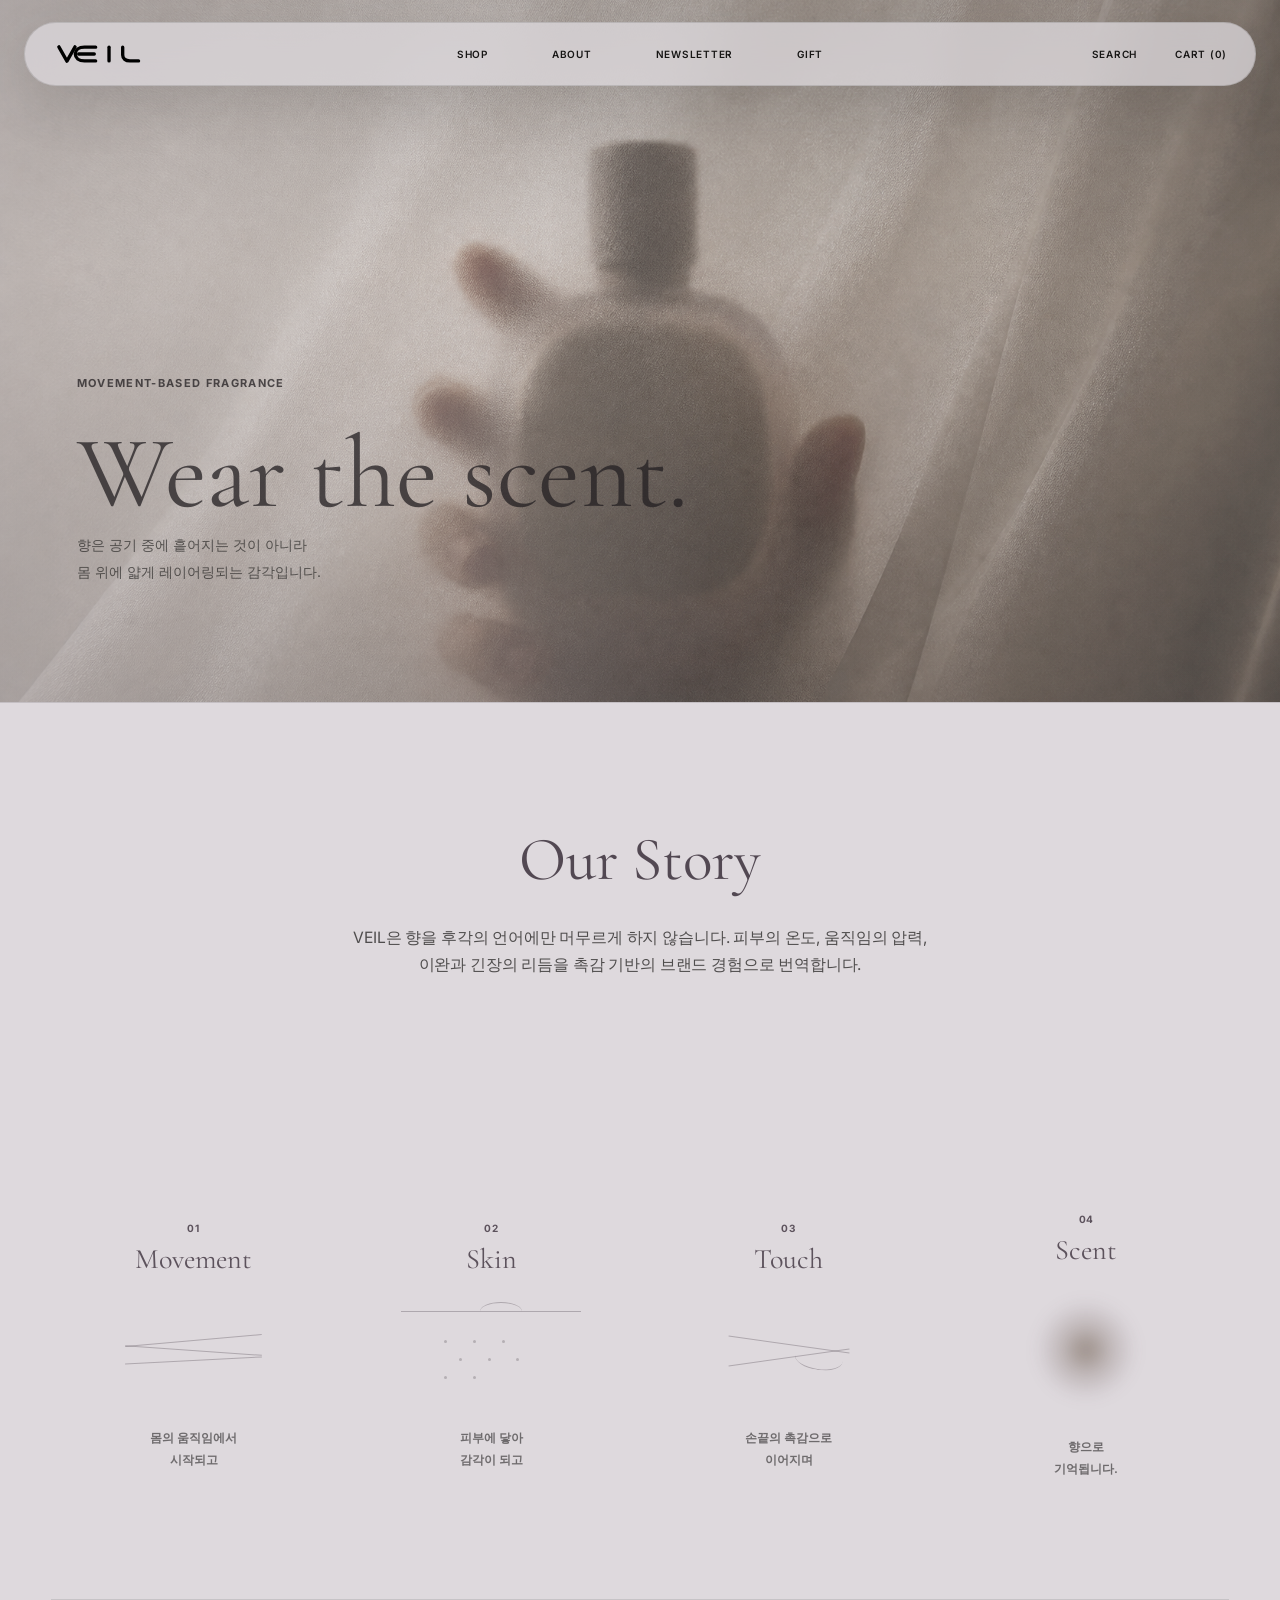
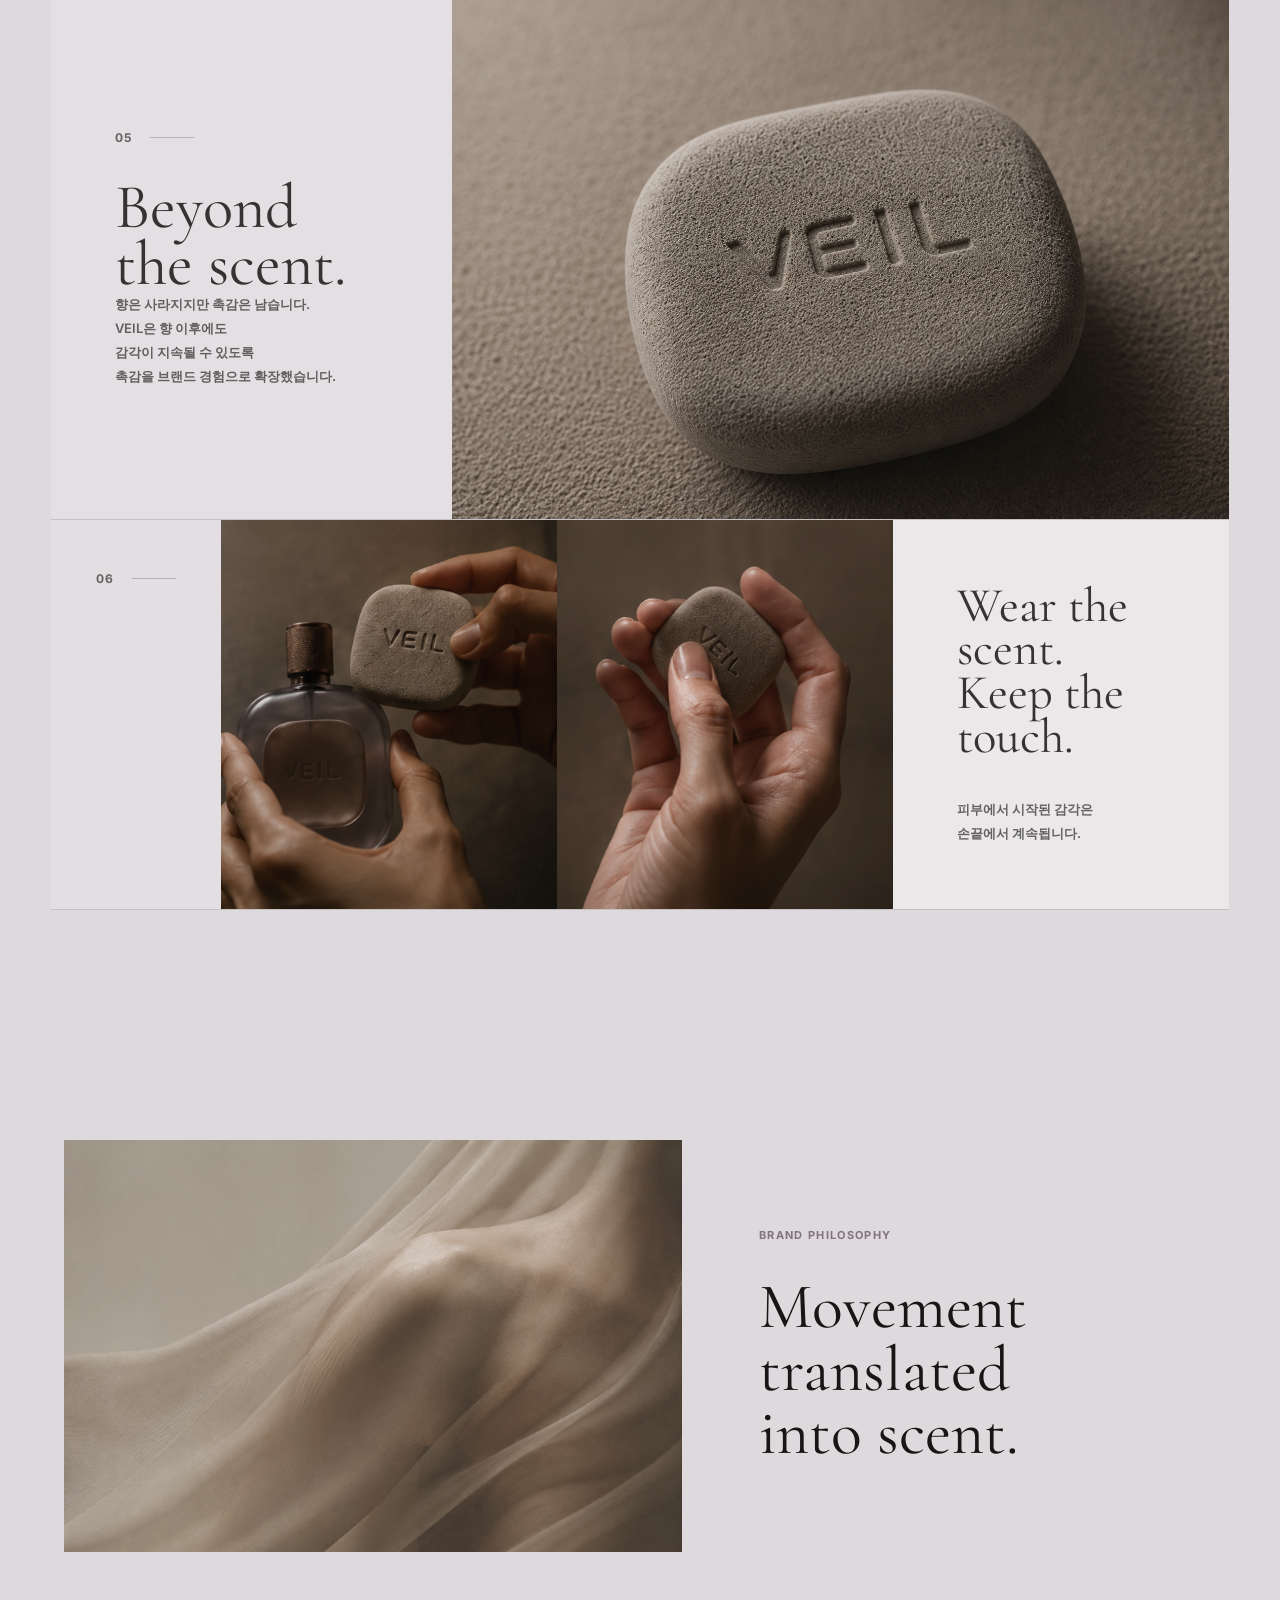
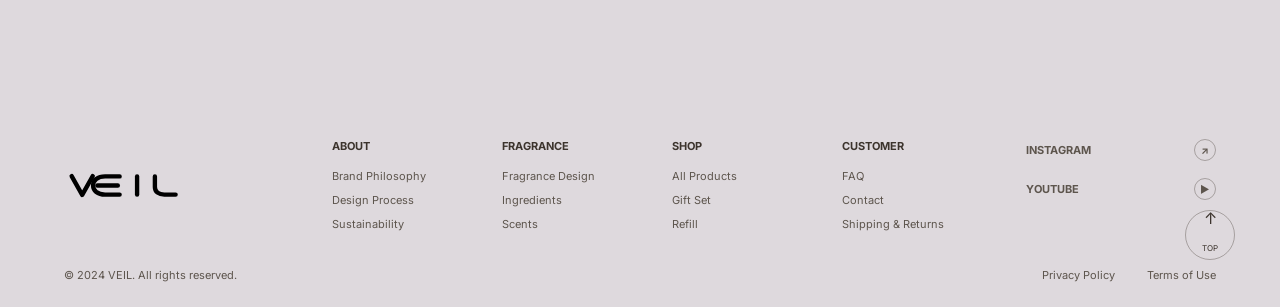
==== commit c2244747: "Refine VEIL responsive editorial pages" ====
--- a/about.html
+++ b/about.html
@@ -10,7 +10,7 @@
       href="https://fonts.googleapis.com/css2?family=Cormorant+Garamond:wght@400;500&family=Inter:wght@400;500;600;700&display=swap"
       rel="stylesheet"
     />
-    <link rel="stylesheet" href="./styles.css?v=shop-copy-instagram-last" />
+    <link rel="stylesheet" href="./styles.css?v=about-touch-extension" />
   </head>
   <body class="subpage">
     <header class="site-header subpage-header" aria-label="Primary">
@@ -43,11 +43,75 @@
       </section>
 
       <section class="sub-statement reveal-section">
-        <p>
-          VEIL은 향을 후각의 언어에만 머무르게 하지 않습니다.<br />
-          피부의 온도, 움직임의 압력, 이완과 긴장의 리듬을<br />
-          촉감 기반의 브랜드 경험으로 번역합니다.
-        </p>
+        <h2>Our Story</h2>
+        <div class="sub-statement-copy">
+          <p>
+            VEIL은 향을 후각의 언어에만 머무르게 하지 않습니다.
+            피부의 온도, 움직임의 압력, 이완과 긴장의 리듬을
+            촉감 기반의 브랜드 경험으로 번역합니다.
+          </p>
+        </div>
+      </section>
+
+      <section class="sensory-flow" aria-label="Sensory translation flow">
+        <article class="flow-step">
+          <span>01</span>
+          <h2>Movement</h2>
+          <div class="flow-mark movement-mark" aria-hidden="true">
+            <i></i><i></i><i></i>
+          </div>
+          <p>몸의 움직임에서<br />시작되고</p>
+        </article>
+        <article class="flow-step">
+          <span>02</span>
+          <h2>Skin</h2>
+          <div class="flow-mark skin-mark" aria-hidden="true">
+            <i></i><i></i><i></i><i></i><i></i><i></i><i></i><i></i>
+          </div>
+          <p>피부에 닿아<br />감각이 되고</p>
+        </article>
+        <article class="flow-step">
+          <span>03</span>
+          <h2>Touch</h2>
+          <div class="flow-mark touch-mark" aria-hidden="true">
+            <i></i><i></i>
+          </div>
+          <p>손끝의 촉감으로<br />이어지며</p>
+        </article>
+        <article class="flow-step">
+          <span>04</span>
+          <h2>Scent</h2>
+          <div class="flow-mark scent-mark" aria-hidden="true"></div>
+          <p>향으로<br />기억됩니다.</p>
+        </article>
+      </section>
+
+      <section class="touch-extension reveal-section" aria-label="Beyond the scent">
+        <div class="touch-extension-hero">
+          <div class="touch-extension-copy">
+            <p class="touch-index"><span>05</span><i aria-hidden="true"></i></p>
+            <h2>Beyond<br />the scent.</h2>
+            <p class="touch-lead">향은 사라지지만 촉감은 남습니다.</p>
+            <p>
+              VEIL은 향 이후에도<br />
+              감각이 지속될 수 있도록<br />
+              촉감을 브랜드 경험으로 확장했습니다.
+            </p>
+          </div>
+          <img src="./assets/about-touch-1054.png" alt="Close-up of VEIL tactile material" />
+        </div>
+        <div class="touch-extension-grid">
+          <div class="touch-index touch-index-row"><span>06</span><i aria-hidden="true"></i></div>
+          <img src="./assets/about-touch-1052.png" alt="Hands holding VEIL fragrance and textured surface" />
+          <img src="./assets/about-touch-1053.png" alt="Hand holding VEIL textured surface" />
+          <div class="touch-extension-final">
+            <h2>Wear the scent.<br />Keep the touch.</h2>
+            <p>
+              피부에서 시작된 감각은<br />
+              손끝에서 계속됩니다.
+            </p>
+          </div>
+        </div>
       </section>
 
       <section class="sub-image-band reveal-section">
@@ -98,6 +162,6 @@
       </div>
       <a class="top-button" href="#" aria-label="Back to top">↑<span>Top</span></a>
     </footer>
-    <script src="./script.js?v=shop-copy-instagram-last"></script>
+    <script src="./script.js?v=about-touch-extension"></script>
   </body>
 </html>
--- a/styles.css
+++ b/styles.css
@@ -1016,18 +1016,342 @@
 }
 
 .sub-statement {
-  padding-top: clamp(74px, 8vw, 132px);
-  padding-bottom: clamp(74px, 8vw, 132px);
+  display: grid;
+  grid-template-columns: 1fr;
+  justify-items: center;
+  gap: clamp(22px, 3vw, 36px);
+  padding-top: clamp(96px, 10vw, 168px);
+  padding-bottom: clamp(96px, 10vw, 168px);
   border-top: 1px solid rgba(23, 22, 21, 0.13);
+  text-align: center;
+}
+
+.sub-statement h2 {
+  margin: 0;
+  color: rgba(51, 40, 51, 0.82);
+  font-family: "Cormorant Garamond", Georgia, serif;
+  font-size: clamp(42px, 4.8vw, 76px);
+  font-weight: 400;
+  letter-spacing: 0;
+  line-height: 0.95;
+  text-transform: none;
+}
+
+.sub-statement-copy {
+  display: grid;
+  justify-items: center;
+  width: 100%;
 }
 
 .sub-statement p {
-  width: min(1080px, 100%);
+  width: min(620px, 100%);
+  margin: 0;
+  font-family: Inter, "Helvetica Neue", Helvetica, Arial, "Apple SD Gothic Neo", "Noto Sans KR", sans-serif;
+  font-size: clamp(14px, 1.22vw, 18px);
+  font-weight: 400;
+  line-height: 1.72;
+  color: rgba(23, 22, 21, 0.72);
+  letter-spacing: -0.01em;
+  word-break: keep-all;
+}
+
+.sensory-flow {
+  display: grid;
+  grid-template-columns: repeat(4, minmax(0, 1fr));
+  gap: clamp(18px, 3vw, 54px);
+  align-items: center;
+  max-width: 1500px;
+  margin-inline: auto;
+  min-height: clamp(420px, 52vh, 620px);
+  padding: clamp(58px, 7vw, 112px) clamp(34px, 5vw, 78px) clamp(70px, 8vw, 128px);
+}
+
+.flow-step {
+  position: relative;
+  top: auto;
+  display: grid;
+  justify-items: center;
+  align-content: center;
+  width: 100%;
+  min-height: 300px;
+  margin-bottom: 0;
+  color: rgba(51, 40, 51, 0.76);
+  text-align: center;
+  opacity: 0;
+  transform: translateY(54px);
+  transition:
+    opacity 760ms ease,
+    transform 760ms cubic-bezier(0.22, 1, 0.36, 1);
+}
+
+.flow-step:nth-child(odd) {
+  justify-self: center;
+}
+
+.flow-step:nth-child(even) {
+  justify-self: center;
+}
+
+.flow-step:last-child {
+  margin-bottom: 0;
+}
+
+.flow-step.is-visible {
+  opacity: 1;
+  transform: translateY(0);
+}
+
+.flow-step:nth-child(2).is-visible {
+  transition-delay: 120ms;
+}
+
+.flow-step:nth-child(3).is-visible {
+  transition-delay: 240ms;
+}
+
+.flow-step:nth-child(4).is-visible {
+  transition-delay: 360ms;
+}
+
+.flow-step span {
+  display: block;
+  margin-bottom: 12px;
+  font-size: 10px;
+  font-weight: 700;
+  letter-spacing: 0.08em;
+}
+
+.flow-step h2 {
+  margin: 0;
+  font-size: clamp(22px, 2.2vw, 34px);
+  line-height: 0.95;
+}
+
+.flow-step p {
+  margin: clamp(24px, 3vw, 38px) 0 0;
+  color: rgba(23, 22, 21, 0.56);
+  font-size: clamp(12px, 0.95vw, 14px);
+  font-weight: 600;
+  line-height: 1.8;
+}
+
+.flow-mark {
+  position: relative;
+  width: min(180px, 18vw);
+  height: 78px;
+  margin-top: clamp(26px, 3vw, 42px);
+}
+
+.movement-mark i {
+  position: absolute;
+  left: 12%;
+  right: 12%;
+  top: calc(50% + var(--offset, 0px));
+  height: 1px;
+  background: rgba(51, 40, 51, 0.28);
+  transform: rotate(var(--rotate, 0deg));
+}
+
+.movement-mark i:nth-child(1) {
+  --offset: -10px;
+  --rotate: -5deg;
+}
+
+.movement-mark i:nth-child(2) {
+  --offset: 0px;
+  --rotate: 4deg;
+}
+
+.movement-mark i:nth-child(3) {
+  --offset: 10px;
+  --rotate: -3deg;
+}
+
+.skin-mark {
+  border-top: 1px solid rgba(51, 40, 51, 0.28);
+}
+
+.skin-mark::before {
+  content: "";
+  position: absolute;
+  top: -10px;
+  left: 44%;
+  width: 42px;
+  height: 18px;
+  border-top: 1px solid rgba(51, 40, 51, 0.28);
+  border-radius: 50%;
+}
+
+.skin-mark i {
+  position: absolute;
+  top: calc(28px + (var(--row, 0) * 18px));
+  left: calc(24% + (var(--col, 0) * 8%));
+  width: 3px;
+  height: 3px;
+  border-radius: 50%;
+  background: rgba(51, 40, 51, 0.24);
+}
+
+.skin-mark i:nth-child(1) { --row: 0; --col: 0; }
+.skin-mark i:nth-child(2) { --row: 0; --col: 2; }
+.skin-mark i:nth-child(3) { --row: 0; --col: 4; }
+.skin-mark i:nth-child(4) { --row: 1; --col: 1; }
+.skin-mark i:nth-child(5) { --row: 1; --col: 3; }
+.skin-mark i:nth-child(6) { --row: 1; --col: 5; }
+.skin-mark i:nth-child(7) { --row: 2; --col: 0; }
+.skin-mark i:nth-child(8) { --row: 2; --col: 2; }
+.skin-mark i:nth-child(9) { --row: 2; --col: 4; }
+
+.touch-mark i {
+  position: absolute;
+  left: 16%;
+  right: 16%;
+  height: 1px;
+  background: rgba(51, 40, 51, 0.28);
+  transform-origin: center;
+}
+
+.touch-mark i:nth-child(1) {
+  top: 42%;
+  transform: rotate(8deg);
+}
+
+.touch-mark i:nth-child(2) {
+  top: 58%;
+  transform: rotate(-8deg);
+}
+
+.touch-mark::after {
+  content: "";
+  position: absolute;
+  right: 20%;
+  top: 46%;
+  width: 48px;
+  height: 22px;
+  border-bottom: 1px solid rgba(51, 40, 51, 0.28);
+  border-radius: 50%;
+  transform: rotate(8deg);
+}
+
+.scent-mark {
+  width: min(96px, 12vw);
+  height: min(96px, 12vw);
+  border-radius: 50%;
+  background:
+    radial-gradient(circle, rgba(91, 72, 48, 0.38) 0 15%, rgba(91, 72, 48, 0.2) 26%, rgba(91, 72, 48, 0) 66%),
+    radial-gradient(circle, rgba(70, 44, 64, 0.12), rgba(70, 44, 64, 0));
+  filter: blur(8px);
+}
+
+.touch-extension {
+  max-width: 1500px;
+  margin-inline: auto;
+  padding: 0 clamp(24px, 4vw, 54px) clamp(96px, 9vw, 150px);
+  color: rgba(23, 22, 21, 0.76);
+}
+
+.touch-extension-hero,
+.touch-extension-grid {
+  border-top: 1px solid rgba(23, 22, 21, 0.14);
+}
+
+.touch-extension-hero {
+  display: grid;
+  grid-template-columns: minmax(250px, 0.34fr) minmax(0, 0.66fr);
+  min-height: clamp(320px, 32vw, 470px);
+  background: rgba(255, 255, 255, 0.16);
+  overflow: hidden;
+}
+
+.touch-extension-copy {
+  display: grid;
+  align-content: center;
+  padding: clamp(34px, 5vw, 72px);
+}
+
+.touch-index {
+  display: flex;
+  align-items: center;
+  gap: 18px;
+  margin: 0 0 clamp(20px, 3vw, 34px);
+  color: rgba(23, 22, 21, 0.62);
+  font-size: 12px;
+  font-weight: 700;
+  letter-spacing: 0.08em;
+}
+
+.touch-index i {
+  display: block;
+  width: 44px;
+  height: 1px;
+  background: rgba(23, 22, 21, 0.22);
+}
+
+.touch-extension h2 {
   margin: 0;
   font-family: "Cormorant Garamond", Georgia, serif;
-  font-size: clamp(30px, 4vw, 54px);
-  line-height: 1.24;
-  color: #332833;
+  font-size: clamp(42px, 4.9vw, 72px);
+  font-weight: 400;
+  line-height: 0.9;
+  letter-spacing: 0;
+  color: rgba(23, 22, 21, 0.86);
+}
+
+.touch-extension-copy p:not(.touch-index),
+.touch-extension-final p {
+  margin: 0;
+  color: rgba(23, 22, 21, 0.64);
+  font-size: clamp(13px, 1vw, 15px);
+  font-weight: 600;
+  line-height: 1.85;
+  word-break: keep-all;
+}
+
+.touch-extension-copy .touch-lead {
+  margin-top: clamp(24px, 3vw, 40px);
+  margin-bottom: 20px;
+  color: rgba(23, 22, 21, 0.74);
+}
+
+.touch-extension-hero img {
+  width: 100%;
+  height: 100%;
+  min-height: clamp(320px, 32vw, 470px);
+  object-fit: cover;
+  object-position: center;
+  filter: saturate(0.86) contrast(0.96);
+}
+
+.touch-extension-grid {
+  display: grid;
+  grid-template-columns: 0.28fr 1fr 1fr 1fr;
+  border-bottom: 1px solid rgba(23, 22, 21, 0.14);
+  background: rgba(255, 255, 255, 0.12);
+}
+
+.touch-extension-grid > img {
+  width: 100%;
+  height: 100%;
+  min-height: clamp(280px, 25vw, 390px);
+  object-fit: cover;
+  filter: saturate(0.86) contrast(0.96);
+}
+
+.touch-index-row {
+  align-self: start;
+  padding: clamp(30px, 4vw, 52px) clamp(24px, 3.5vw, 48px);
+}
+
+.touch-extension-final {
+  display: grid;
+  align-content: center;
+  gap: clamp(24px, 3vw, 40px);
+  padding: clamp(38px, 5vw, 74px);
+  background: rgba(255, 255, 255, 0.3);
+}
+
+.touch-extension-final h2 {
+  font-size: clamp(36px, 3.8vw, 58px);
 }
 
 .sub-split {
@@ -1890,7 +2214,7 @@
   }
 
   .sub-statement p {
-    font-size: 30px;
+    font-size: clamp(26px, 4.2vw, 38px);
   }
 
   .material-board,
@@ -1958,3 +2282,495 @@
   object-position: center !important;
   justify-self: stretch !important;
 }
+
+@media (max-width: 1180px) {
+  .site-header {
+    grid-template-columns: auto minmax(0, 1fr) auto;
+    gap: 22px;
+  }
+
+  .main-nav {
+    justify-self: center;
+    gap: clamp(18px, 3vw, 38px);
+  }
+
+  .news-bar {
+    grid-template-columns: auto minmax(0, 1fr);
+    row-gap: 12px;
+  }
+
+  .news-bar p {
+    grid-column: 1 / -1;
+    grid-row: 2;
+    text-align: left;
+    white-space: normal;
+    line-height: 1.65;
+  }
+
+  .news-bar .text-link {
+    grid-column: 2;
+    grid-row: 1;
+  }
+
+  .product-slide {
+    grid-template-columns: minmax(0, 0.48fr) minmax(0, 0.52fr);
+    min-height: clamp(520px, 58vw, 680px);
+  }
+
+  .product-detail {
+    padding: clamp(38px, 5vw, 64px);
+  }
+
+  .shop-grid {
+    max-width: 980px;
+    grid-template-columns: repeat(3, minmax(0, 1fr));
+    gap: clamp(28px, 4vw, 54px);
+    padding-inline: clamp(42px, 6vw, 72px);
+  }
+
+  .shop-image img {
+    width: min(55%, 170px);
+  }
+
+  .gift-panel {
+    grid-template-columns: minmax(0, 1fr) minmax(280px, 0.82fr);
+  }
+}
+
+@media (max-width: 860px) {
+  .site-header,
+  .subpage-header {
+    grid-template-columns: 1fr auto;
+    min-height: auto;
+    padding: 18px 22px;
+  }
+
+  .main-nav {
+    grid-column: 1 / -1;
+    justify-self: start;
+    order: 3;
+    width: 100%;
+    gap: 22px;
+    overflow-x: auto;
+    padding: 4px 0 2px;
+    scrollbar-width: none;
+  }
+
+  .main-nav::-webkit-scrollbar {
+    display: none;
+  }
+
+  .utility-nav {
+    display: flex;
+    justify-self: end;
+    gap: 18px;
+  }
+
+  .utility-nav a:first-child {
+    display: none;
+  }
+
+  .hero {
+    height: auto;
+    min-height: 760px;
+  }
+
+  .hero-copy {
+    left: 28px;
+    right: 28px;
+    bottom: 72px;
+    top: auto;
+    width: auto;
+  }
+
+  .hero-copy h1 {
+    font-size: clamp(42px, 10vw, 76px);
+  }
+
+  .news-bar {
+    min-height: 0;
+    grid-template-columns: 1fr;
+    padding: 28px 28px 30px;
+  }
+
+  .news-bar .text-link {
+    grid-column: auto;
+    grid-row: auto;
+    justify-self: start;
+  }
+
+  .product-slide {
+    grid-template-columns: 1fr;
+    min-height: auto;
+  }
+
+  .product-mood {
+    min-height: 42vh;
+  }
+
+  .product-detail {
+    min-height: 460px;
+    padding: 48px 32px 58px;
+  }
+
+  .product-text h2 {
+    font-size: clamp(50px, 14vw, 82px);
+  }
+
+  .slide-bottle {
+    width: min(32%, 140px);
+  }
+
+  .product-controls {
+    inset: 40% 18px auto;
+  }
+
+  .philosophy {
+    grid-template-columns: 1fr;
+    gap: 18px;
+  }
+
+  .philosophy .section-copy {
+    padding: 72px 34px 18px;
+  }
+
+  .philosophy > img {
+    width: min(76%, 460px);
+    max-height: 560px;
+    margin-bottom: 64px;
+  }
+
+  .collection-mood {
+    grid-template-columns: 1fr;
+    gap: 48px;
+    padding-top: 132px;
+  }
+
+  .collection-mood > div:first-child {
+    transform: none;
+  }
+
+  .collection-mood h2,
+  .collection-mood-copy {
+    max-width: 620px;
+  }
+
+  .mood-gallery {
+    grid-template-columns: repeat(3, minmax(190px, 1fr));
+    overflow-x: auto;
+    padding-bottom: 8px;
+    scroll-snap-type: x proximity;
+  }
+
+  .mood-gallery article {
+    scroll-snap-align: start;
+  }
+
+  .shop-grid {
+    max-width: 760px;
+    grid-template-columns: 1fr;
+    gap: 76px;
+    padding-inline: 42px;
+  }
+
+  .shop-card {
+    grid-template-rows: auto auto;
+  }
+
+  .shop-image {
+    min-height: 280px;
+  }
+
+  .shop-image img {
+    width: min(34%, 172px);
+  }
+
+  .timeline-points {
+    gap: 28px;
+  }
+
+  .gift-panel {
+    grid-template-columns: 1fr;
+  }
+
+  .gift-panel img {
+    min-height: 420px;
+  }
+
+  .sub-hero.about-hero {
+    min-height: 720px;
+    padding: 210px 34px 72px !important;
+  }
+
+  .sub-hero.about-hero .sub-hero-copy {
+    max-width: 520px;
+  }
+
+  .sub-statement {
+    grid-template-columns: 1fr;
+    gap: 26px;
+  }
+
+  .sub-statement h2 {
+    font-size: clamp(40px, 9vw, 62px);
+  }
+
+  .sub-statement p {
+    width: min(560px, 100%);
+  }
+
+  .flow-step {
+    top: auto;
+    width: 100%;
+    min-height: 260px;
+  }
+
+  .sensory-flow {
+    grid-template-columns: repeat(2, minmax(0, 1fr));
+    min-height: auto;
+  }
+
+  .touch-extension-hero {
+    grid-template-columns: 1fr;
+  }
+
+  .touch-extension-copy {
+    min-height: 300px;
+  }
+
+  .touch-extension-grid {
+    grid-template-columns: 1fr 1fr;
+  }
+
+  .touch-index-row {
+    min-height: 220px;
+  }
+
+  .touch-extension-final {
+    min-height: 280px;
+  }
+}
+
+@media (max-width: 540px) {
+  .site-header,
+  .subpage-header {
+    inset: 12px 12px auto;
+    width: calc(100% - 24px);
+    margin: 0;
+    border-radius: 22px;
+    padding: 16px;
+  }
+
+  .logo img {
+    width: 78px;
+  }
+
+  .main-nav {
+    gap: 18px;
+    font-size: 9px;
+  }
+
+  .hero {
+    min-height: 700px;
+  }
+
+  .hero-image {
+    object-position: 62% center;
+  }
+
+  .hero-copy {
+    left: 22px;
+    right: 22px;
+    bottom: 58px;
+  }
+
+  .hero-copy p {
+    margin: 28px 0 34px;
+    font-size: 13px;
+  }
+
+  .text-link {
+    gap: 13px;
+    font-size: 10px;
+  }
+
+  .text-link span {
+    width: 30px;
+  }
+
+  .product-mood {
+    min-height: 320px;
+  }
+
+  .product-mood span {
+    left: 24px;
+    bottom: 24px;
+  }
+
+  .product-detail {
+    min-height: 420px;
+    padding: 40px 24px 52px;
+  }
+
+  .slide-bottle {
+    width: min(38%, 118px);
+  }
+
+  .product-info {
+    gap: 8px;
+  }
+
+  .bag-button {
+    width: 100%;
+    max-width: 210px;
+  }
+
+  .instagram,
+  .newsletter,
+  .site-footer,
+  .scent-timeline,
+  .shop-grid,
+  .collection-mood {
+    padding-inline: 22px;
+  }
+
+  .gallery {
+    grid-template-columns: 1fr;
+    gap: 12px;
+  }
+
+  .gallery img {
+    aspect-ratio: 1.2 / 1;
+  }
+
+  .mood-gallery {
+    grid-template-columns: 1fr;
+    overflow: visible;
+  }
+
+  .mood-gallery img {
+    aspect-ratio: 1 / 1.18;
+  }
+
+  .shop-grid {
+    gap: 58px;
+    padding-top: 78px;
+    padding-bottom: 86px;
+  }
+
+  .shop-image {
+    min-height: 250px;
+    padding-bottom: 30px;
+  }
+
+  .shop-image img {
+    width: min(42%, 150px);
+  }
+
+  .shop-meta-main {
+    grid-template-columns: 1fr;
+    gap: 10px;
+  }
+
+  .timeline-points {
+    grid-template-columns: 1fr;
+  }
+
+  .timeline-line {
+    display: none;
+  }
+
+  .timeline-note {
+    text-align: left;
+  }
+
+  .gift-panel img {
+    min-height: 340px;
+  }
+
+  .gift-panel h2,
+  .collection-mood h2 {
+    font-size: clamp(42px, 14vw, 62px);
+  }
+
+  .sub-hero.about-hero {
+    min-height: 700px;
+    padding: 190px 22px 58px !important;
+  }
+
+  .sub-hero.about-hero h1 {
+    font-size: clamp(58px, 18vw, 92px);
+  }
+
+  .sub-statement {
+    padding-inline: 22px;
+    padding-top: 82px;
+    padding-bottom: 88px;
+    gap: 22px;
+  }
+
+  .sub-statement h2 {
+    font-size: clamp(38px, 12vw, 54px);
+  }
+
+  .sub-statement p {
+    font-size: 14px;
+    line-height: 1.72;
+  }
+
+  .sensory-flow {
+    grid-template-columns: 1fr;
+    padding-inline: 22px;
+  }
+
+  .flow-step {
+    position: relative;
+    top: auto;
+    width: 100%;
+    min-height: 280px;
+    margin-bottom: 0;
+  }
+
+  .flow-step h2 {
+    font-size: clamp(34px, 11vw, 50px);
+  }
+
+  .flow-mark {
+    height: 92px;
+    width: min(220px, 62vw);
+  }
+
+  .scent-mark {
+    width: min(120px, 38vw);
+    height: min(120px, 38vw);
+  }
+
+  .touch-extension {
+    padding-inline: 22px;
+    padding-bottom: 86px;
+  }
+
+  .touch-extension-copy,
+  .touch-extension-final,
+  .touch-index-row {
+    padding: 32px 24px;
+  }
+
+  .touch-extension h2 {
+    font-size: clamp(38px, 13vw, 56px);
+  }
+
+  .touch-extension-grid {
+    grid-template-columns: 1fr;
+  }
+
+  .touch-index-row {
+    min-height: auto;
+    margin-bottom: 0;
+  }
+
+  .touch-extension-grid > img,
+  .touch-extension-hero img {
+    min-height: 300px;
+  }
+}
